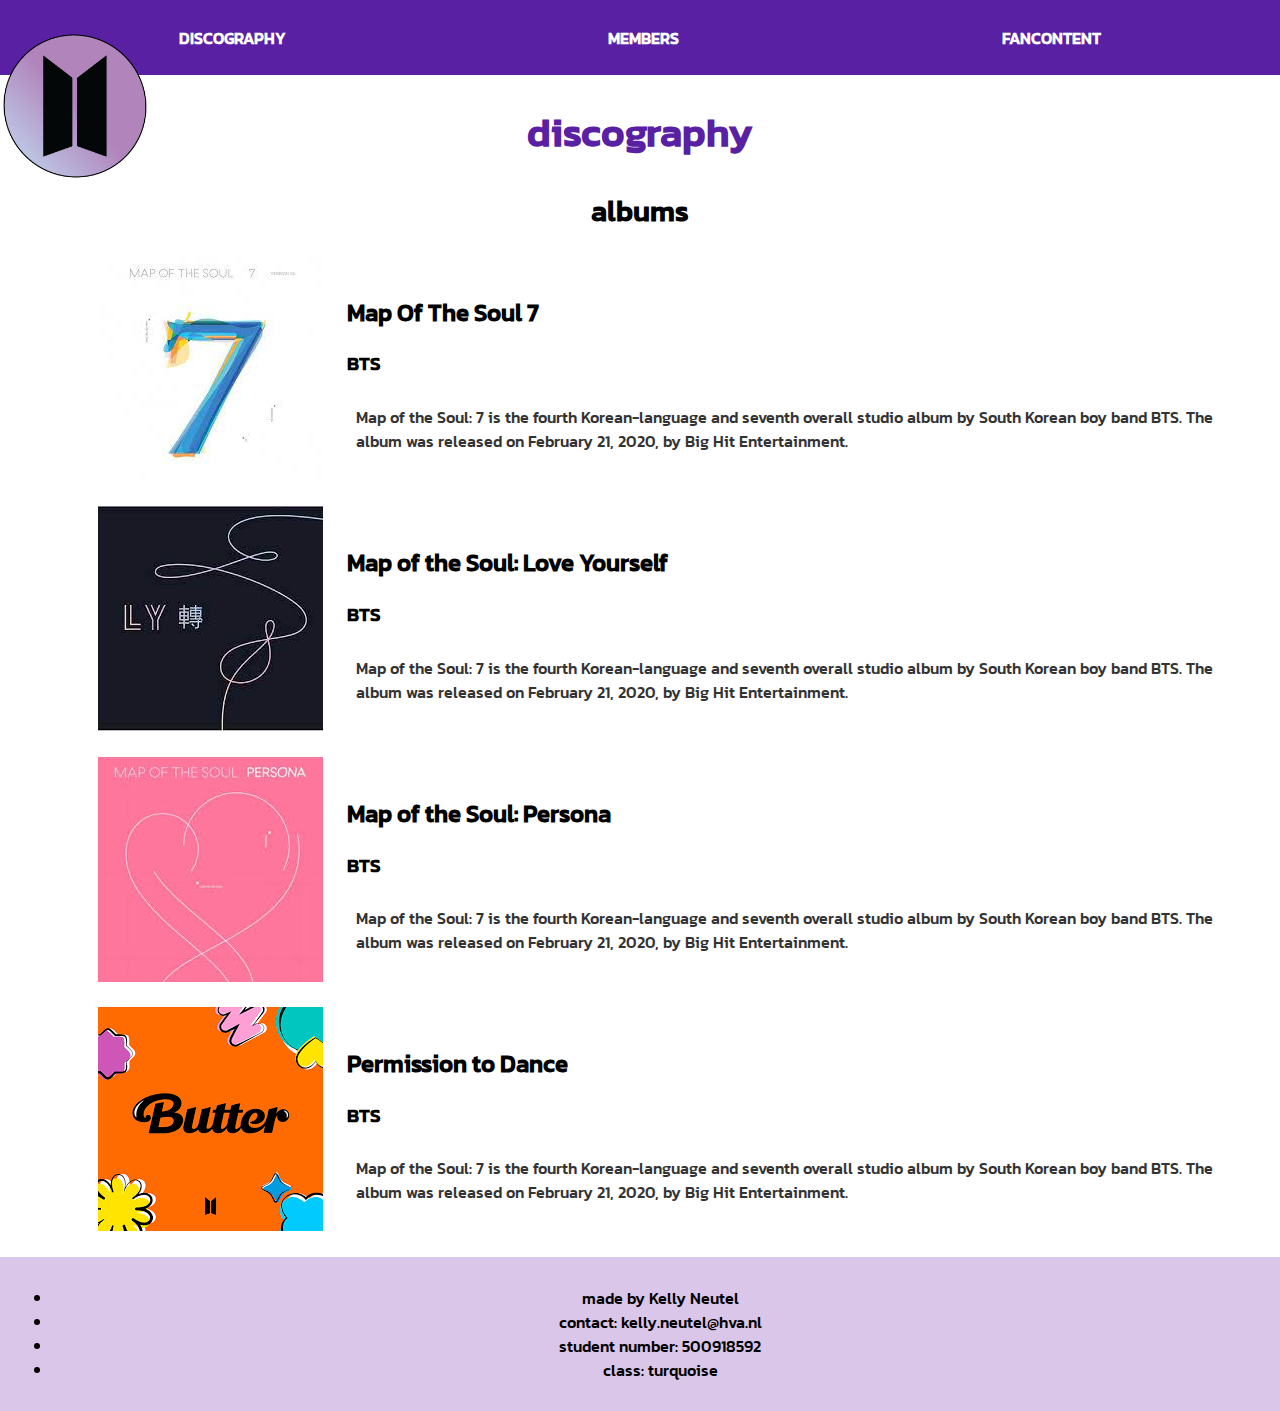
==== disco.html @ 43d99a5d "v1" ====
<!DOCTYPE html>
<html lang="en">
<head>
    <meta charset="UTF-8">
    <meta name="viewport" content="width=device-width, initial-scale=1.0">
    <title>BTS website</title>
    <link rel="stylesheet" href="style.css">
</head>
<body>
    <header>
        <nav>
            <ul>
                <li class="logo"><a href="index.html"><img src="pics/bangtanlogo-01.png" alt="BTS logo" width="150"></a></li>
                <li><a href="disco.html">DISCOGRAPHY</a></li>
                <li><a href="members.html">MEMBERS</a></li>
                <li><a href="fancontent.html">FANCONTENT</a></li>
            </ul>
      </nav>
    </header>
    <main>
        <h1>discography</h1>
       
        <h2 class="albums-header">albums</h2>

        <div class="album">
            <img src="pics/album-1.jpg" alt="mots 7 album">
            <div class="album-info">
                <h2>Map Of The Soul 7</h2>
                <h3>BTS</h3>
                <p>Map of the Soul: 7 is the fourth Korean-language and seventh overall studio album by South Korean boy band BTS. The album was released on February 21, 2020, by Big Hit Entertainment.</p>
            </div>
        </div>
        <div class="album">
            <img src="pics/album-2.jpg" alt="mots ly">
            <div class="album-info">
                <h2>Map of the Soul: Love Yourself</h2>
                <h3>BTS</h3>
                <p>Map of the Soul: 7 is the fourth Korean-language and seventh overall studio album by South Korean boy band BTS. The album was released on February 21, 2020, by Big Hit Entertainment.</p>
            </div>
        </div>
        <div class="album">
            <img src="pics/album-3.jpg" alt="mots persona">
            <div class="album-info">
                <h2>Map of the Soul: Persona</h2>
                <h3>BTS</h3>
                <p>Map of the Soul: 7 is the fourth Korean-language and seventh overall studio album by South Korean boy band BTS. The album was released on February 21, 2020, by Big Hit Entertainment. </p>
            </div>
        </div>
        <div class="album">
            <img src="pics/album-4.png" alt="buttet">
            <div class="album-info">
                <h2>Permission to Dance</h2>
                <h3>BTS</h3>
                <p>Map of the Soul: 7 is the fourth Korean-language and seventh overall studio album by South Korean boy band BTS. The album was released on February 21, 2020, by Big Hit Entertainment.</p>
            </div>
        </div>
    </main>
  <footer>
            <ul>
                <li>made by Kelly Neutel</li>
                <li>contact: kelly.neutel@hva.nl</li>
                <li>student number: 500918592</li>
                <li>class: turquoise</li>
            </ul>
        </footer>
</html>
---- style.css ----
/* General styles */
body, p {
    margin: 0;
    padding: 0;
    font-family: kanit;
}

/* Header styles */
header {
    background-color: #5920A4;
}

/* Navigation menu with flex layout */
nav ul {
    display: flex;
    justify-content: space-around;
    list-style-type: none;
    gap: 1em;
    padding: 2%; 
    margin: 0;
}

/* Navigation menu links */
nav ul li a {
    text-decoration: none;
    color: #FFFFFF;
    font-weight: bold;
}

/* Changes the color to lilac when hovering over the menu link */
nav ul li a:hover {
    color: #dcb6e1; 
}


.logo {
    position: absolute;
    left: 0;
    top: 0;
    z-index: 2;
}

.logo img {
    transition: transform 0.3s; 
}
 
/* Scale up the image */
.logo img:hover {
    transform: scale(1.1); 
}

/* main heading styling index.html */
h1 {
    color: #5920A4;
    text-align: center;
    font-size: 2.5em; 
}

/* margin around the main section index.html */
main section {
    margin: 2%; 
}

/* styling for h2 elements within the main section index.html */
main section h2 {
    color: #5920A4;
}

/* Footer styles index.html */
footer {
    text-align: center;
    background-color: #dac6e9;
    padding: 1%; 
}

/* Paragraph styles index.html */
p {
    color: #333;
    padding: 1%; 
}

/* Paragraph styles index.html */
.p-wrapper p {
    color: #333;
    padding: 3%;
}

/* Wrapper styles index.html */
.wrapper {
    max-width: 800px;
    margin: 0 auto;
    background-color: #F5F5F5;
    padding: 2%; 
}

/* Member card styles members.html */
.member {
    display: flex;
    align-items: center;
    margin-bottom: 2%; 
}

/* Member card styles members.html */
.album {
    display: flex;
    align-items: center;
    margin-bottom: 2%; 
    margin-left: 3%;
    margin-right: 4%;
}

.member img {
    max-width: 20%; 
    max-height: 20%; 
    border-radius: 50%;
    margin-right: 2%; 
    margin-left: 5%; 
}

.album img {
    max-width: 20%; 
    max-height: 20%; 
    margin-right: 2%; 
    margin-left: 5%; 
}

/* Styling for the member information section with flex layout */
.member-info {
    flex: 1;
}

/* Styling for the member information section with flex layout */
.album-info {
    flex: 1;
}

/* Profile header style (member profiles) members.html */
.profile-header {
    font-size: 1.8em;
    text-align: center;
}

/* Profile header style (member profiles) members.html */
.albums-header {
    font-size: 1.8em;
    text-align: center;
}

@font-face {
    font-family: kanit;
    src: url(kanit/Kanit-Medium.ttf);
    font-weight: normal;
    font-style: normal;
}
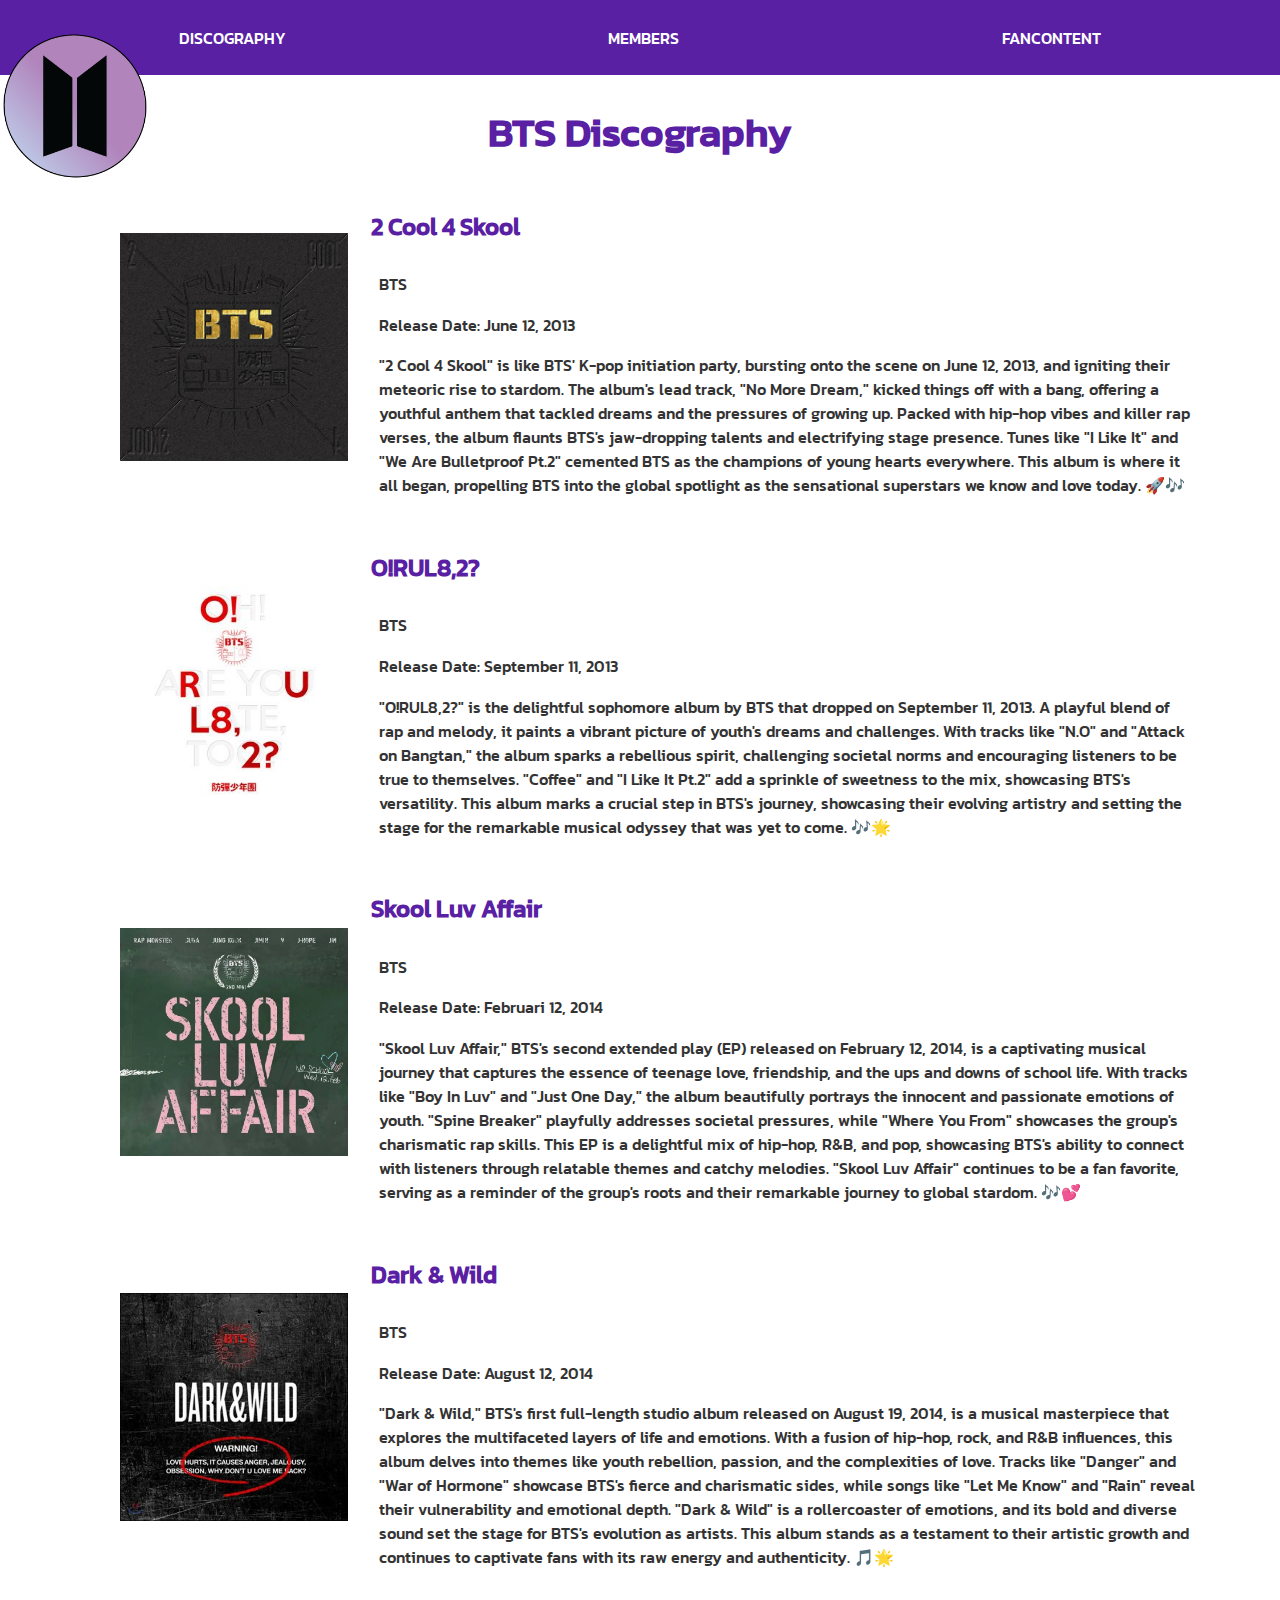
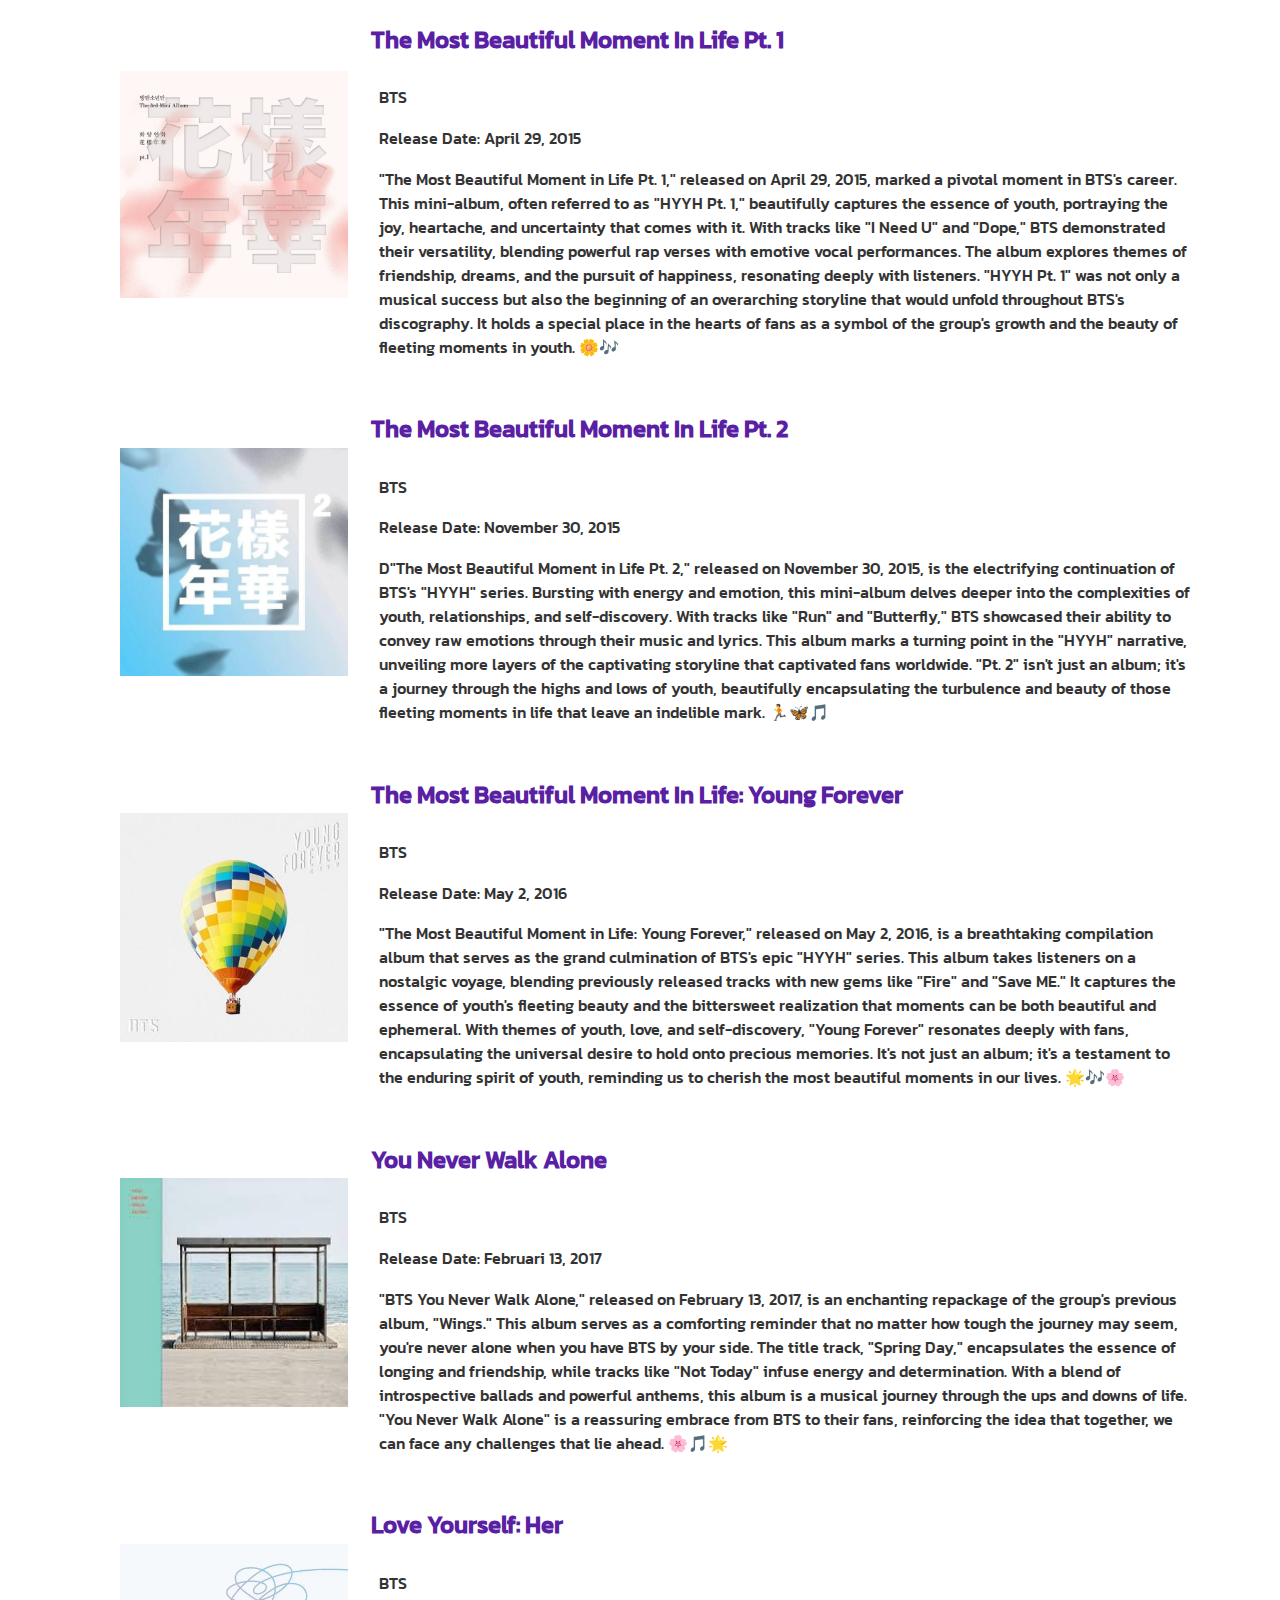
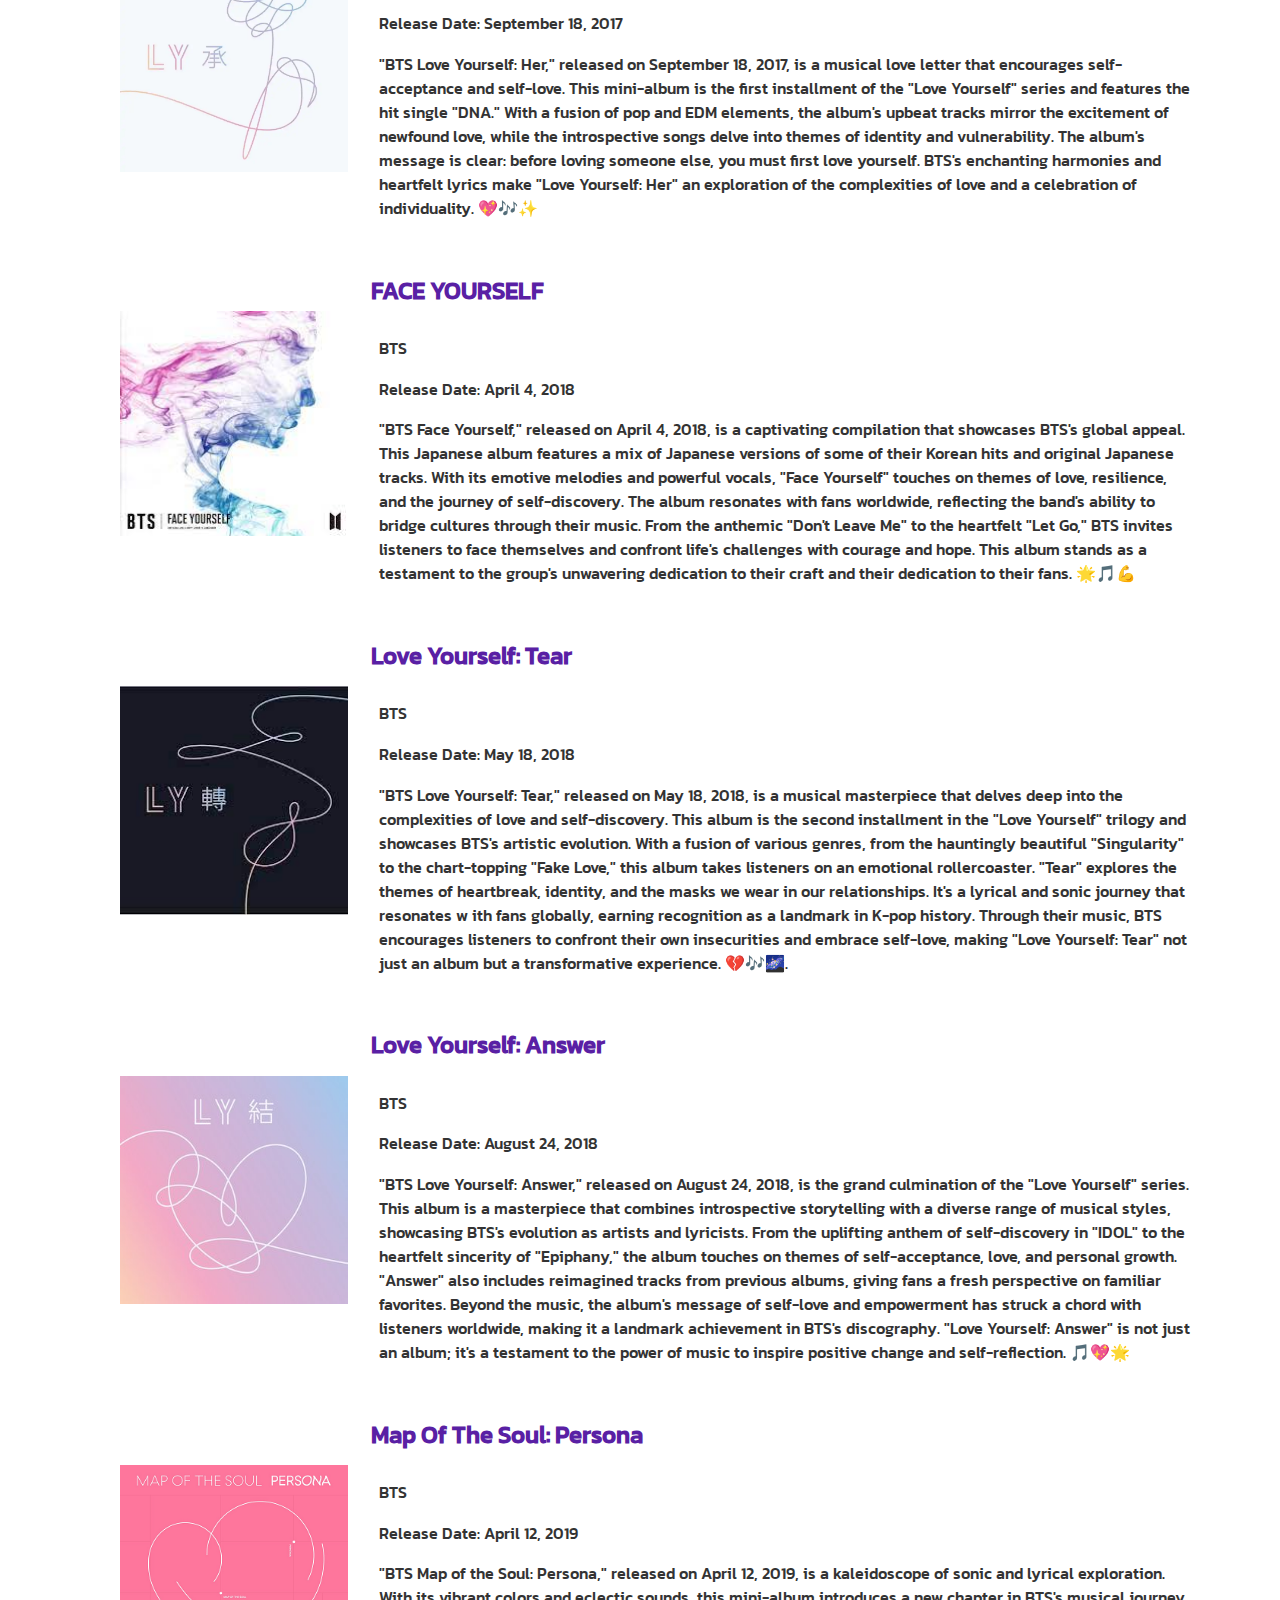
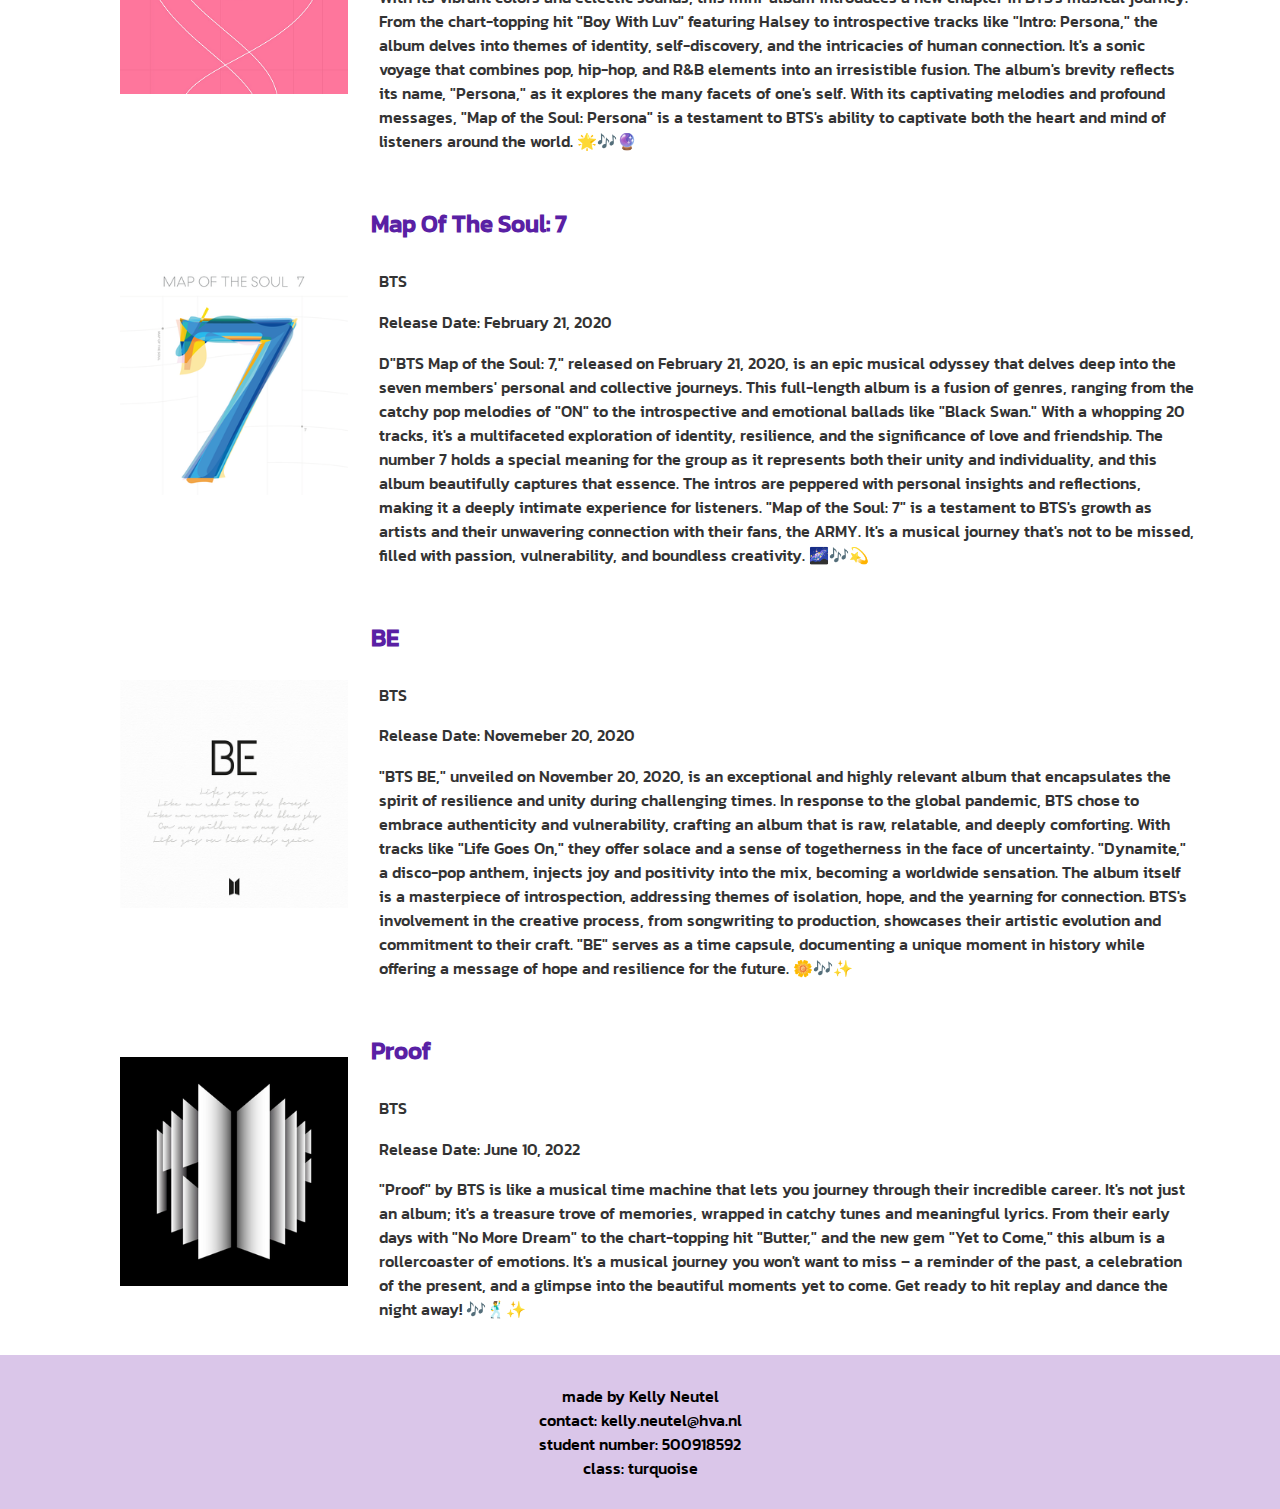
==== commit 0e5fbffd: "v3" ====
--- a/disco.html
+++ b/disco.html
@@ -3,7 +3,7 @@
 <head>
     <meta charset="UTF-8">
     <meta name="viewport" content="width=device-width, initial-scale=1.0">
-    <title>BTS website</title>
+    <title>BTS Discography</title>
     <link rel="stylesheet" href="style.css">
 </head>
 <body>
@@ -15,52 +15,231 @@
                 <li><a href="members.html">MEMBERS</a></li>
                 <li><a href="fancontent.html">FANCONTENT</a></li>
             </ul>
-      </nav>
+        </nav>
     </header>
     <main>
-        <h1>discography</h1>
-       
-        <h2 class="albums-header">albums</h2>
+        <h1>BTS Discography</h1>
+        <section class="album-list">
+            <article class="album">
+                <img src="pics/coolskool.jpg" alt="Album Cover 1" width="500">
+                <div class="album-info">
+                    <h2>2 Cool 4 Skool</h2>
+                    <p>BTS</p>
+                    <p>Release Date: June 12, 2013</p>
+                    <p>"2 Cool 4 Skool" is like BTS' K-pop initiation party, bursting onto the scene on June 12, 2013, and igniting their meteoric 
+                        rise to stardom. The album's lead track, "No More Dream," kicked things off with a bang, offering a youthful anthem that 
+                        tackled dreams and the pressures of growing up. Packed with hip-hop vibes and killer rap verses, the album flaunts BTS's 
+                        jaw-dropping talents and electrifying stage presence. Tunes like "I Like It" and "We Are Bulletproof Pt.2" cemented BTS as 
+                        the champions of young hearts everywhere. This album is where it all began, propelling BTS into the global spotlight as the 
+                        sensational superstars we know and love today. 🚀🎶</p>
+                </div>
+            </article>
+            <article class="album">
+                <img src="pics/latetoo.jpg" alt="Album Cover 2" width="500">
+                <div class="album-info">
+                    <h2>O!RUL8,2? </h2>
+                    <p>BTS</p>
+                    <p>Release Date: September 11, 2013</p>
+                    <p>"O!RUL8,2?" is the delightful sophomore album by BTS that dropped on September 11, 2013. A playful blend of rap and melody, it 
+                        paints a vibrant picture of youth's dreams and challenges. With tracks like "N.O" and "Attack on Bangtan," the album sparks a 
+                        rebellious spirit, challenging societal norms and encouraging listeners to be true to themselves. "Coffee" and "I Like It Pt.2"
+                        add a sprinkle of sweetness to the mix, showcasing BTS's versatility. This album marks a crucial step in BTS's journey, showcasing 
+                        their evolving artistry and setting the stage for the remarkable musical odyssey that was yet to come. 🎶🌟</p>
+                </div>
+            </article>
+            <article class="album">
+                <img src="pics/luvaffair.webp" alt="Album Cover 3">
+                <div class="album-info">
+                    <h2>Skool Luv Affair</h2>
+                    <p>BTS</p>
+                    <p>Release Date: Februari 12, 2014</p>
+                    <p>"Skool Luv Affair," BTS's second extended play (EP) released on February 12, 2014, is a captivating musical journey that captures the 
+                        essence of teenage love, friendship, and the ups and downs of school life. With tracks like "Boy In Luv" and "Just One Day," the album 
+                        beautifully portrays the innocent and passionate emotions of youth. "Spine Breaker" playfully addresses societal pressures, while 
+                        "Where You From" showcases the group's charismatic rap skills. This EP is a delightful mix of hip-hop, R&B, and pop, showcasing BTS's ability 
+                        to connect with listeners through relatable themes and catchy melodies. "Skool Luv Affair" continues to be a fan favorite, serving as a reminder 
+                        of the group's roots and their remarkable journey to global stardom. 🎶💕</p>
+                </div>
+            </article>
+            <article class="album">
+                <img src="pics/darkwild.webp" alt="Album Cover 4">
+                <div class="album-info">
+                    <h2>Dark & Wild</h2>
+                    <p>BTS</p>
+                    <p>Release Date: August 12, 2014</p>
+                    <p>"Dark & Wild," BTS's first full-length studio album released on August 19, 2014, is a musical masterpiece that explores the multifaceted layers of life and 
+                        emotions. With a fusion of hip-hop, rock, and R&B influences, this album delves into themes like youth rebellion, passion, and the complexities of love. 
+                        Tracks like "Danger" and "War of Hormone" showcase BTS's fierce and charismatic sides, while songs like "Let Me Know" and "Rain" reveal their vulnerability 
+                        and emotional depth. "Dark & Wild" is a rollercoaster of emotions, and its bold and diverse sound set the stage for BTS's evolution as artists. This album 
+                        stands as a testament to their artistic growth and continues to captivate fans with its raw energy and authenticity. 🎵🌟</p>
+                </div>
+            </article>
+            <article class="album">
+                <img src="pics/hyyhone.jpg" alt="Album Cover 5">
+                <div class="album-info">
+                    <h2>The Most Beautiful Moment In Life Pt. 1</h2>
+                    <p>BTS</p>
+                    <p>Release Date: April 29, 2015</p>
+                    <p>"The Most Beautiful Moment in Life Pt. 1," released on April 29, 2015, marked a pivotal moment in BTS's career. This mini-album, often referred to as "HYYH Pt. 1," 
+                        beautifully captures the essence of youth, portraying the joy, heartache, and uncertainty that comes with it. With tracks like "I Need U" and "Dope," BTS 
+                        demonstrated their versatility, blending powerful rap verses with emotive vocal performances. The album explores themes of friendship, dreams, and the pursuit of 
+                        happiness, resonating deeply with listeners. "HYYH Pt. 1" was not only a musical success but also the beginning of an overarching storyline that would unfold 
+                        throughout BTS's discography. It holds a special place in the hearts of fans as a symbol of the group's growth and the beauty of fleeting moments in youth. 🌼🎶</p>
+                </div>
+            </article>
+            <article class="album">
+                <img src="pics/hyyhtwo.webp" alt="Album Cover 6">
+                <div class="album-info">
+                    <h2>The Most Beautiful Moment In Life Pt. 2</h2>
+                    <p>BTS</p>
+                    <p>Release Date: November 30, 2015</p>
+                    <p>D"The Most Beautiful Moment in Life Pt. 2," released on November 30, 2015, is the electrifying continuation of BTS's "HYYH" series. Bursting with energy and emotion, 
+                        this mini-album delves deeper into the complexities of youth, relationships, and self-discovery. With tracks like "Run" and "Butterfly," BTS showcased their ability to 
+                        convey raw emotions through their music and lyrics. This album marks a turning point in the "HYYH" narrative, unveiling more layers of the captivating storyline that 
+                        captivated fans worldwide. "Pt. 2" isn't just an album; it's a journey through the highs and lows of youth, beautifully encapsulating the turbulence and beauty of those 
+                        fleeting moments in life that leave an indelible mark. 🏃🦋🎵</p>
+                </div>
+            </article>
+            <article class="album">
+                <img src="pics/hyyhyoung.jpg" alt="Album Cover 7">
+                <div class="album-info">
+                    <h2>The Most Beautiful Moment In Life: Young Forever</h2>
+                    <p>BTS</p>
+                    <p>Release Date: May 2, 2016</p>
+                    <p>"The Most Beautiful Moment in Life: Young Forever," released on May 2, 2016, is a breathtaking compilation album that serves as the grand culmination of BTS's epic "HYYH" 
+                        series. This album takes listeners on a nostalgic voyage, blending previously released tracks with new gems like "Fire" and "Save ME." It captures the essence of youth's 
+                        fleeting beauty and the bittersweet realization that moments can be both beautiful and ephemeral. With themes of youth, love, and self-discovery, "Young Forever" resonates 
+                        deeply with fans, encapsulating the universal desire to hold onto precious memories. It's not just an album; it's a testament to the enduring spirit of youth, reminding us to 
+                        cherish the most beautiful moments in our lives. 🌟🎶🌸</p>
+                </div>
+            </article>
+            <article class="album">
+                <img src="pics/neverrwalk.jpg" alt="Album Cover 8" width="500">
+                <div class="album-info">
+                    <h2>You Never Walk Alone</h2>
+                    <p>BTS</p>
+                    <p>Release Date: Februari 13, 2017</p>
+                    <p>"BTS You Never Walk Alone," released on February 13, 2017, is an enchanting repackage of the group's previous album, "Wings." This album serves as a comforting reminder that no 
+                        matter how tough the journey may seem, you're never alone when you have BTS by your side. The title track, "Spring Day," encapsulates the essence of longing and friendship, while 
+                        tracks like "Not Today" infuse energy and determination. With a blend of introspective ballads and powerful anthems, this album is a musical journey through the ups and downs of 
+                        life. "You Never Walk Alone" is a reassuring embrace from BTS to their fans, reinforcing the idea that together, we can face any challenges that lie ahead. 🌸🎵🌟</p>
+                </div>
+            </article>
+            <article class="album">
+                <img src="pics/lyher.webp" alt="Album Cover 9">
+                <div class="album-info">
+                    <h2>Love Yourself: Her</h2>
+                    <p>BTS</p>
+                    <p>Release Date: September 18, 2017</p>
+                    <p>"BTS Love Yourself: Her," released on September 18, 2017, is a musical love letter that encourages self-acceptance and self-love. This mini-album is the first installment of the 
+                        "Love Yourself" series and features the hit single "DNA." With a fusion of pop and EDM elements, the album's upbeat tracks mirror the excitement of newfound love, while the introspective 
+                        songs delve into themes of identity and vulnerability. The album's message is clear: before loving someone else, you must first love yourself. BTS's enchanting harmonies and heartfelt 
+                        lyrics make "Love Yourself: Her" an exploration of the complexities of love and a celebration of individuality. 💖🎶✨</p>
+                </div>
+            </article>
+            <article class="album">
+                <img src="pics/faceyourself.jpg" alt="Album Cover 3" width="500">
+                <div class="album-info">
+                    <h2>FACE YOURSELF</h2>
+                    <p>BTS</p>
+                    <p>Release Date: April 4, 2018</p>
+                    <p>"BTS Face Yourself," released on April 4, 2018, is a captivating compilation that showcases BTS's global appeal. This Japanese album features a mix of Japanese versions of some of their 
+                        Korean hits and original Japanese tracks. With its emotive melodies and powerful vocals, "Face Yourself" touches on themes of love, resilience, and the journey of self-discovery. The album 
+                        resonates with fans worldwide, reflecting the band's ability to bridge cultures through their music. From the anthemic "Don't Leave Me" to the heartfelt "Let Go," BTS invites listeners to 
+                        face themselves and confront life's challenges with courage and hope. This album stands as a testament to the group's unwavering dedication to their craft and their dedication 
+                        to their fans. 🌟🎵💪</p>
+                </div>
+            </article>
+            <article class="album">
+                <img src="pics/lytear.jpg" alt="Album Cover 4" width="500">
+                <div class="album-info">
+                    <h2>Love Yourself: Tear</h2>
+                    <p>BTS</p>
+                    <p>Release Date: May 18, 2018</p>
+                    <p>"BTS Love Yourself: Tear," released on May 18, 2018, is a musical masterpiece that delves deep into the complexities of love and self-discovery. This album is the second installment in the 
+                        "Love Yourself" trilogy and showcases BTS's artistic evolution. With a fusion of various genres, from the hauntingly beautiful "Singularity" to the chart-topping "Fake Love," this album 
+                        takes listeners on an emotional rollercoaster. "Tear" explores the themes of heartbreak, identity, and the masks we wear in our relationships. It's a lyrical and sonic journey that resonates w
+                        ith fans globally, earning recognition as a landmark in K-pop history. Through their music, BTS encourages listeners to confront their own insecurities and embrace self-love, making 
+                        "Love Yourself: Tear" not just an album but a transformative experience. 💔🎶🌌.</p>
+                </div>
+            </article>
+            <article class="album">
+                <img src="pics/lyanswer.jpg" alt="Album Cover 5">
+                <div class="album-info">
+                    <h2>Love Yourself: Answer</h2>
+                    <p>BTS</p>
+                    <p>Release Date: August 24, 2018</p>
+                    <p>"BTS Love Yourself: Answer," released on August 24, 2018, is the grand culmination of the "Love Yourself" series. This album is a masterpiece that combines introspective storytelling with a 
+                        diverse range of musical styles, showcasing BTS's evolution as artists and lyricists. From the uplifting anthem of self-discovery in "IDOL" to the heartfelt sincerity of "Epiphany," the album 
+                        touches on themes of self-acceptance, love, and personal growth. "Answer" also includes reimagined tracks from previous albums, giving fans a fresh perspective on familiar favorites. Beyond 
+                        the music, the album's message of self-love and empowerment has struck a chord with listeners worldwide, making it a landmark achievement in BTS's discography. "Love Yourself: Answer" is not 
+                        just an album; it's a testament to the power of music to inspire positive change and self-reflection. 🎵💖🌟</p>
+                </div>
+            </article>
+            <article class="album">
+                <img src="pics/motspersona.png" alt="Album Cover 6">
+                <div class="album-info">
+                    <h2>Map Of The Soul: Persona</h2>
+                    <p>BTS</p>
+                    <p>Release Date: April 12, 2019</p>
+                    <p>"BTS Map of the Soul: Persona," released on April 12, 2019, is a kaleidoscope of sonic and lyrical exploration. With its vibrant colors and eclectic sounds, this mini-album introduces a new chapter 
+                        in BTS's musical journey. From the chart-topping hit "Boy With Luv" featuring Halsey to introspective tracks like "Intro: Persona," the album delves into themes of identity, self-discovery, and the 
+                        intricacies of human connection. It's a sonic voyage that combines pop, hip-hop, and R&B elements into an irresistible fusion. The album's brevity reflects its name, "Persona," as it explores the many 
+                        facets of one's self. With its captivating melodies and profound messages, "Map of the Soul: Persona" is a testament to BTS's ability to captivate both the heart and mind of listeners around the 
+                        world. 🌟🎶🔮</p>
+                </div>
+            </article>
+            <article class="album">
+                <img src="pics/motsseven.png" alt="Album Cover 7" width="500">
+                <div class="album-info">
+                    <h2>Map Of The Soul: 7</h2>
+                    <p>BTS</p>
+                    <p>Release Date: February 21, 2020</p>
+                    <p>D"BTS Map of the Soul: 7," released on February 21, 2020, is an epic musical odyssey that delves deep into the seven members' personal and collective journeys. This full-length album is a fusion 
+                        of genres, ranging from the catchy pop melodies of "ON" to the introspective and emotional ballads like "Black Swan." With a whopping 20 tracks, it's a multifaceted exploration of identity, resilience, 
+                        and the significance of love and friendship. The number 7 holds a special meaning for the group as it represents both their unity and individuality, and this album beautifully captures that essence. 
+                        The intros are peppered with personal insights and reflections, making it a deeply intimate experience for listeners. "Map of the Soul: 7" is a testament to BTS's growth as artists and their unwavering 
+                        connection with their fans, the ARMY. It's a musical journey that's not to be missed, filled with passion, vulnerability, and boundless creativity. 🌌🎶💫</p>
+                </div>
+            </article>
+            <article class="album">
+                <img src="pics/albumbe.jpg" alt="Album Cover 8" width=>
+                <div class="album-info">
+                    <h2>BE</h2>
+                    <p>BTS</p>
+                    <p>Release Date: Novemeber 20, 2020</p>
+                    <p>"BTS BE," unveiled on November 20, 2020, is an exceptional and highly relevant album that encapsulates the spirit of resilience and unity during challenging times. In response to the global pandemic, 
+                        BTS chose to embrace authenticity and vulnerability, crafting an album that is raw, relatable, and deeply comforting. With tracks like "Life Goes On," they offer solace and a sense of togetherness in the 
+                        face of uncertainty. "Dynamite," a disco-pop anthem, injects joy and positivity into the mix, becoming a worldwide sensation. The album itself is a masterpiece of introspection, addressing themes of isolation, 
+                        hope, and the yearning for connection. BTS's involvement in the creative process, from songwriting to production, showcases their artistic evolution and commitment to their craft. "BE" serves as a time capsule,
+                         documenting a unique moment in history while offering a message of hope and resilience for the future. 🌼🎶✨</p>
+                </div>
+            </article>
+            <article class="album">
+                <img src="pics/proof.jpg" alt="Album Cover 9">
+                <div class="album-info">
+                    <h2>Proof</h2>
+                    <p>BTS</p>
+                    <p>Release Date: June 10, 2022</p>
+                    <p>
+                        "Proof" by BTS is like a musical time machine that lets you journey through their incredible career. It's not just an album; it's a treasure trove of memories, wrapped in catchy tunes and 
+                        meaningful lyrics. From their early days with "No More Dream" to the chart-topping hit "Butter," and the new gem "Yet to Come," this album is a rollercoaster of emotions. It's a musical 
+                        journey you won't want to miss – a reminder of the past, a celebration of the present, and a glimpse into the beautiful moments yet to come. Get ready to hit replay and dance 
+                        the night away! 🎶🕺✨</p>
+                </div>
+            </article>
 
-        <div class="album">
-            <img src="pics/album-1.jpg" alt="mots 7 album">
-            <div class="album-info">
-                <h2>Map Of The Soul 7</h2>
-                <h3>BTS</h3>
-                <p>Map of the Soul: 7 is the fourth Korean-language and seventh overall studio album by South Korean boy band BTS. The album was released on February 21, 2020, by Big Hit Entertainment.</p>
-            </div>
-        </div>
-        <div class="album">
-            <img src="pics/album-2.jpg" alt="mots ly">
-            <div class="album-info">
-                <h2>Map of the Soul: Love Yourself</h2>
-                <h3>BTS</h3>
-                <p>Map of the Soul: 7 is the fourth Korean-language and seventh overall studio album by South Korean boy band BTS. The album was released on February 21, 2020, by Big Hit Entertainment.</p>
-            </div>
-        </div>
-        <div class="album">
-            <img src="pics/album-3.jpg" alt="mots persona">
-            <div class="album-info">
-                <h2>Map of the Soul: Persona</h2>
-                <h3>BTS</h3>
-                <p>Map of the Soul: 7 is the fourth Korean-language and seventh overall studio album by South Korean boy band BTS. The album was released on February 21, 2020, by Big Hit Entertainment. </p>
-            </div>
-        </div>
-        <div class="album">
-            <img src="pics/album-4.png" alt="buttet">
-            <div class="album-info">
-                <h2>Permission to Dance</h2>
-                <h3>BTS</h3>
-                <p>Map of the Soul: 7 is the fourth Korean-language and seventh overall studio album by South Korean boy band BTS. The album was released on February 21, 2020, by Big Hit Entertainment.</p>
-            </div>
-        </div>
+
+
+        </section>
     </main>
-  <footer>
-            <ul>
-                <li>made by Kelly Neutel</li>
-                <li>contact: kelly.neutel@hva.nl</li>
-                <li>student number: 500918592</li>
-                <li>class: turquoise</li>
-            </ul>
-        </footer>
-</html>+    <footer>
+        <ul>
+            <li>made by Kelly Neutel</li>
+            <li>contact: kelly.neutel@hva.nl</li>
+            <li>student number: 500918592</li>
+            <li>class: turquoise</li>
+        </ul>
+    </footer>
+</body>
+</html>
--- a/style.css
+++ b/style.css
@@ -24,7 +24,6 @@
 nav ul li a {
     text-decoration: none;
     color: #FFFFFF;
-    font-weight: bold;
 }
 
 /* Changes the color to lilac when hovering over the menu link */
@@ -54,6 +53,7 @@
     color: #5920A4;
     text-align: center;
     font-size: 2.5em; 
+    
 }
 
 /* margin around the main section index.html */
@@ -71,6 +71,12 @@
     text-align: center;
     background-color: #dac6e9;
     padding: 1%; 
+}
+
+/* To remove bullets from list items in the footer */
+footer ul {
+    list-style: none;
+    padding: 0; /* Optionally, remove default padding from the ul */
 }
 
 /* Paragraph styles index.html */
@@ -95,6 +101,7 @@
 
 /* Member card styles members.html */
 .member {
+    background-color: #ebe8ee;
     display: flex;
     align-items: center;
     margin-bottom: 2%; 
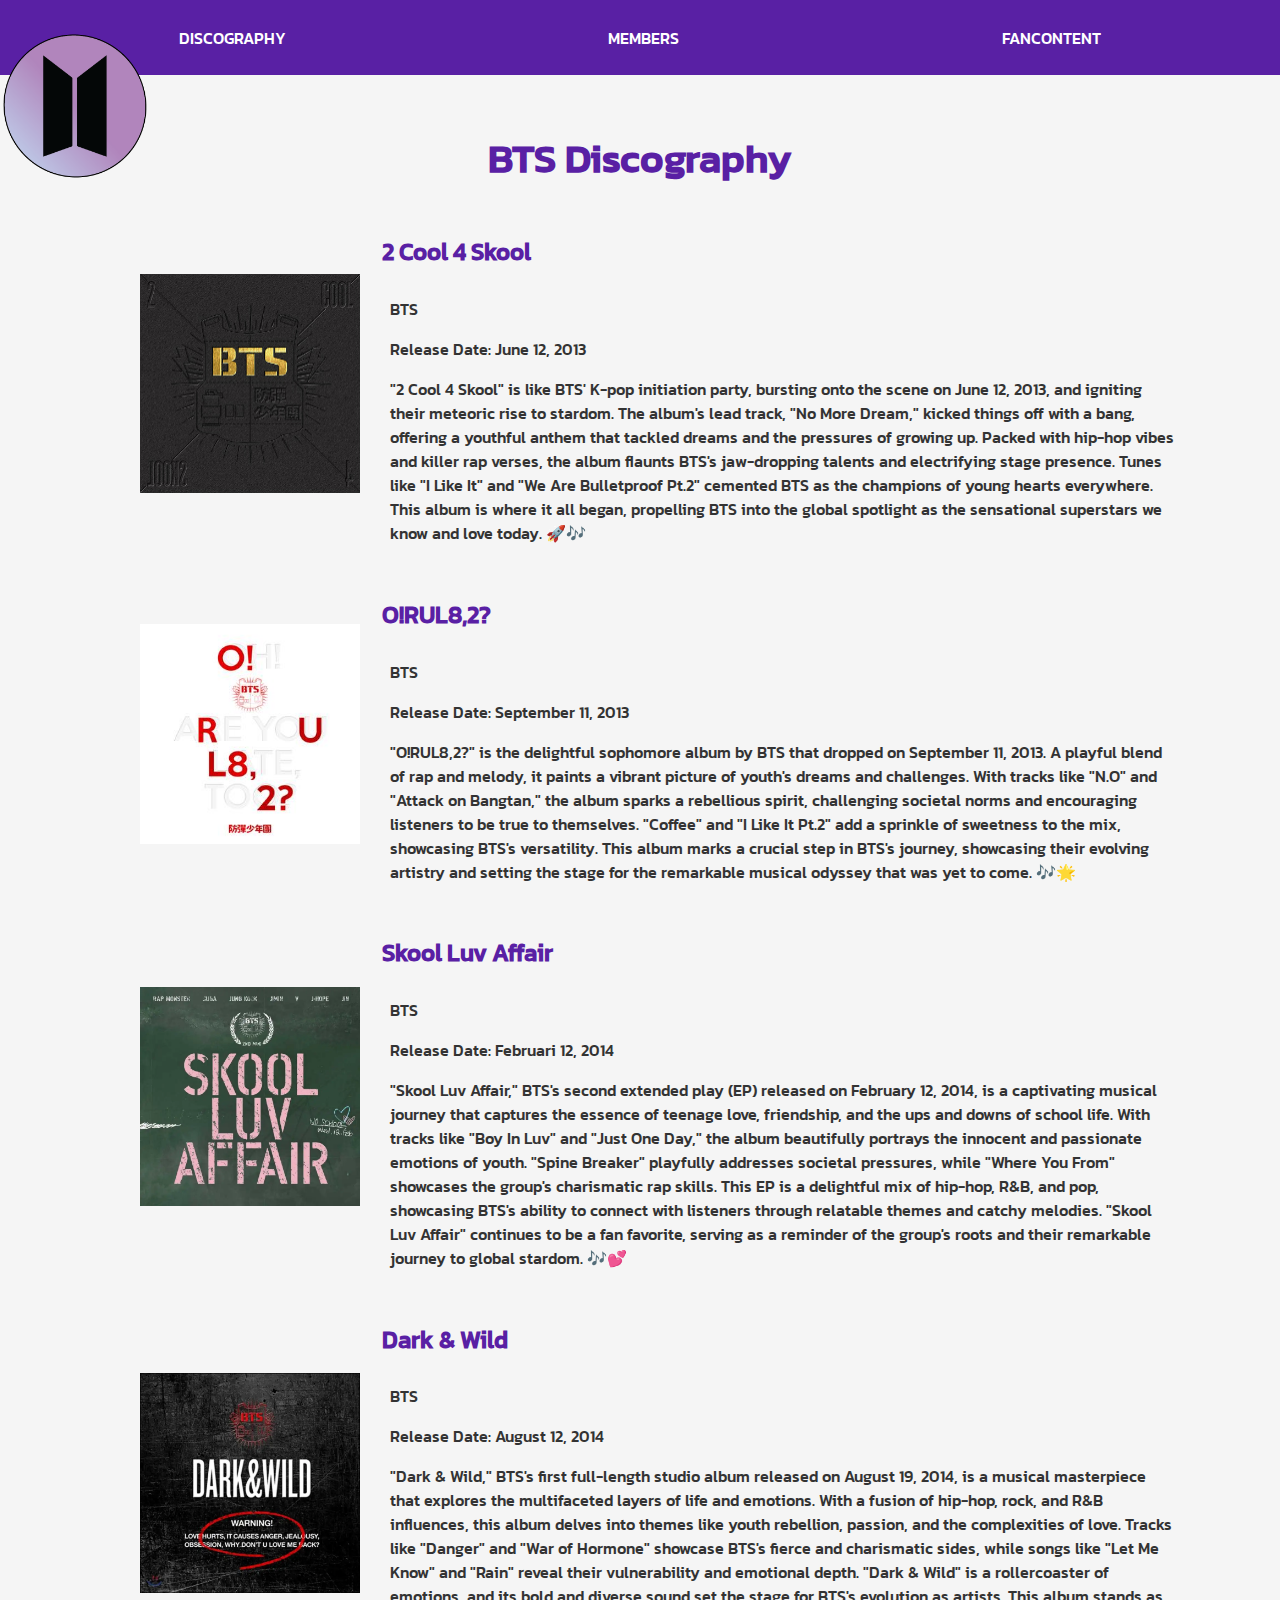
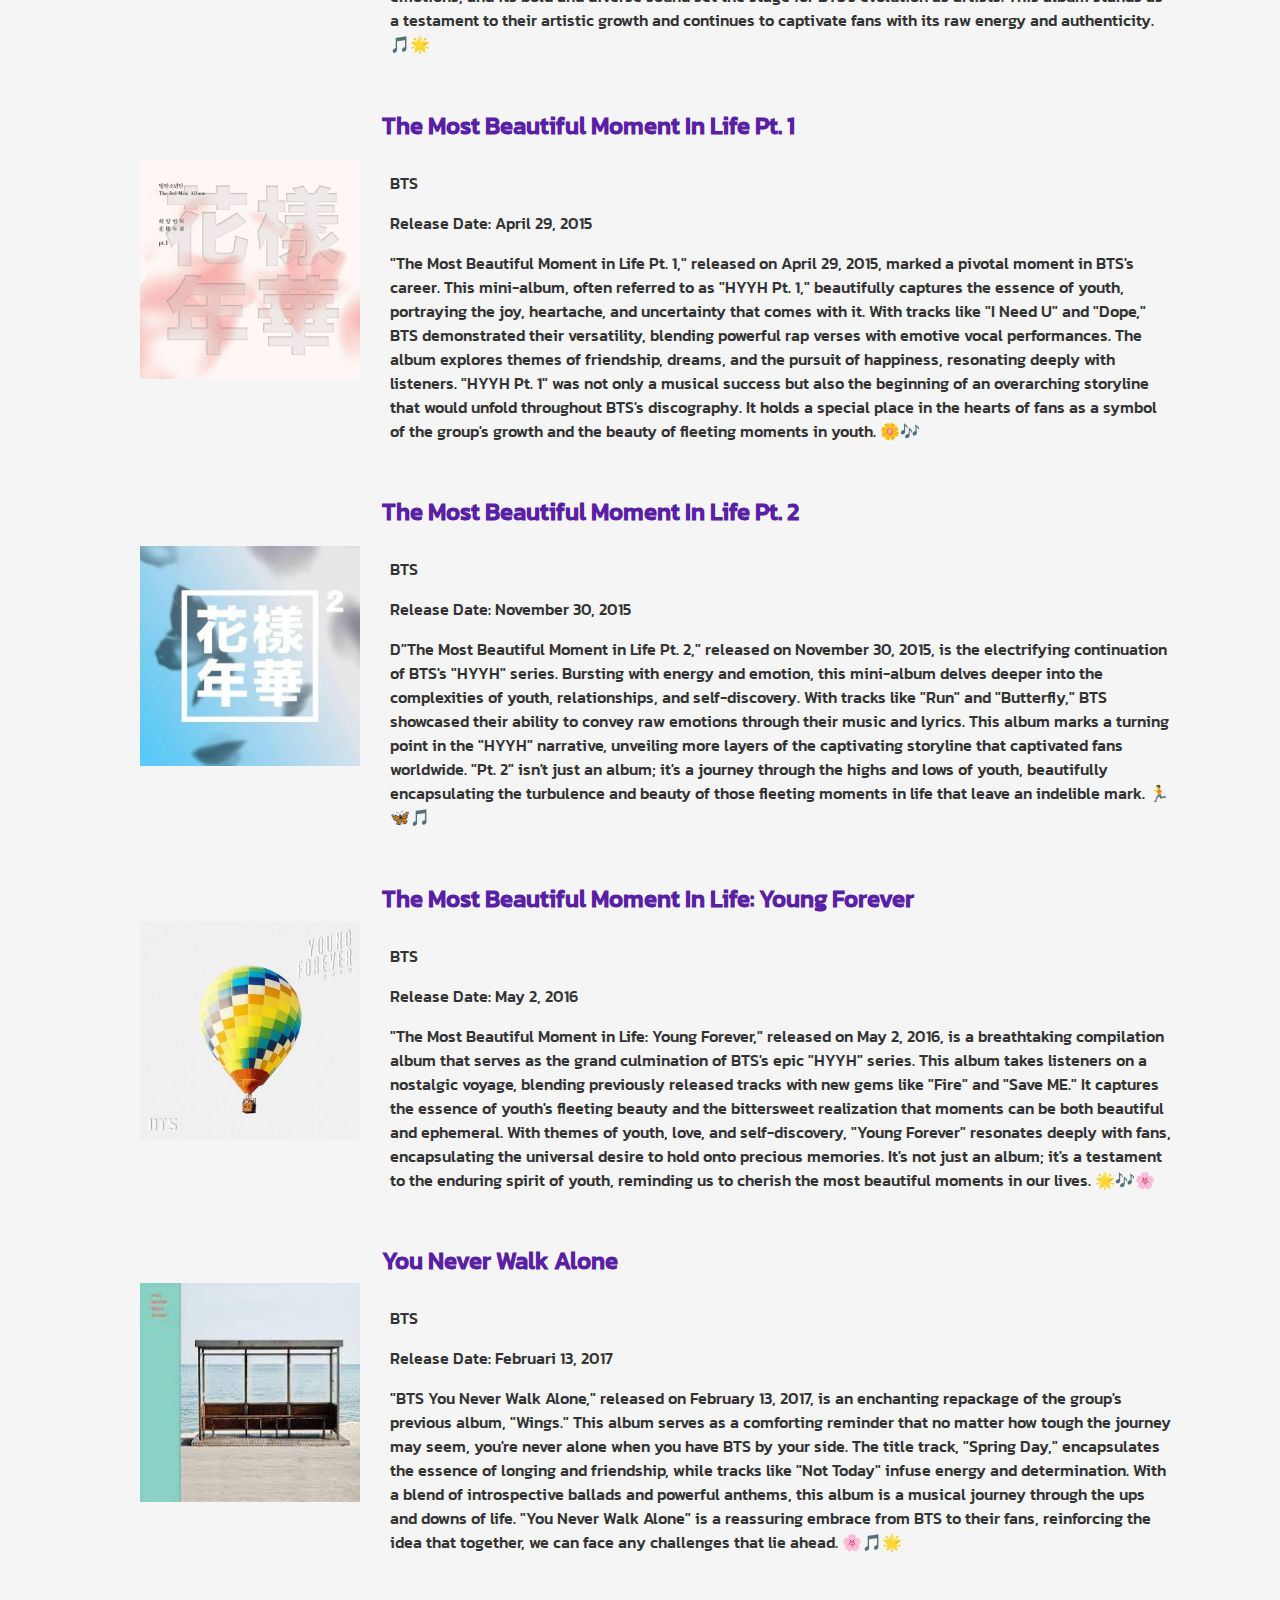
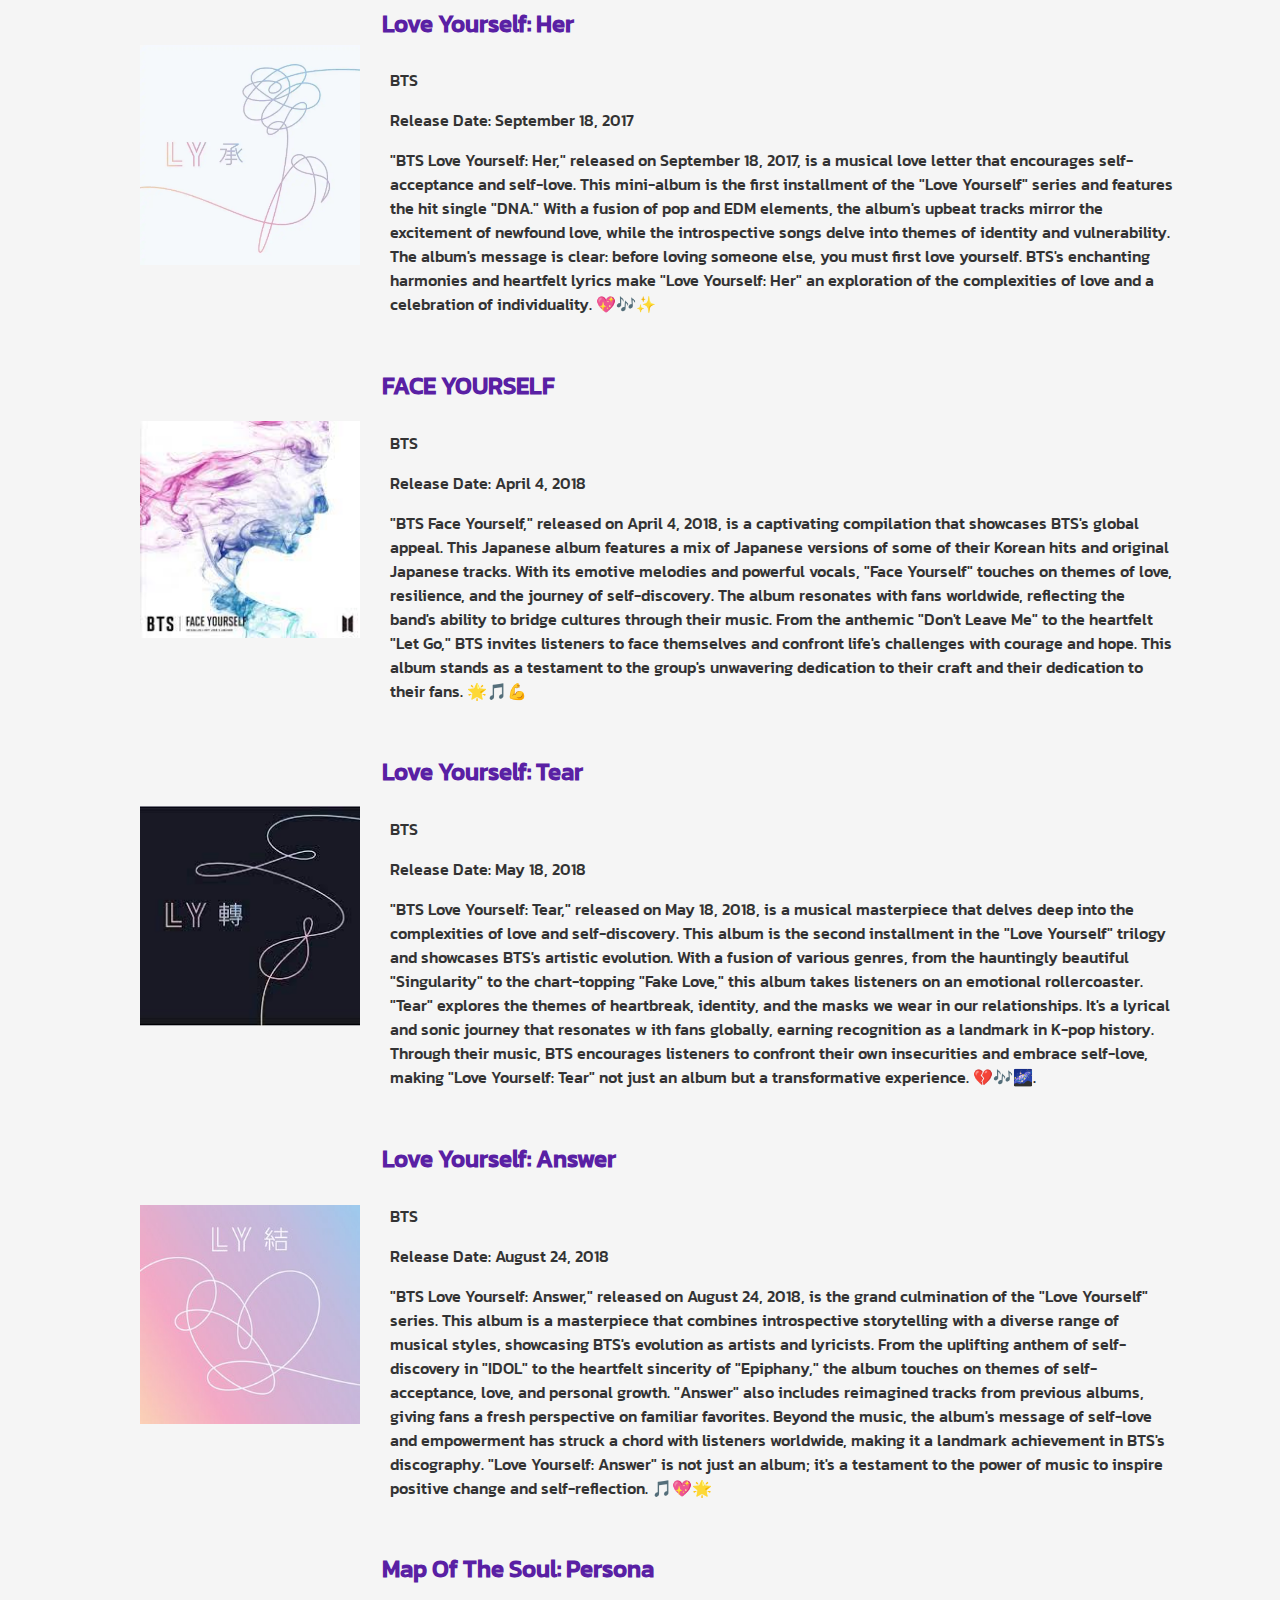
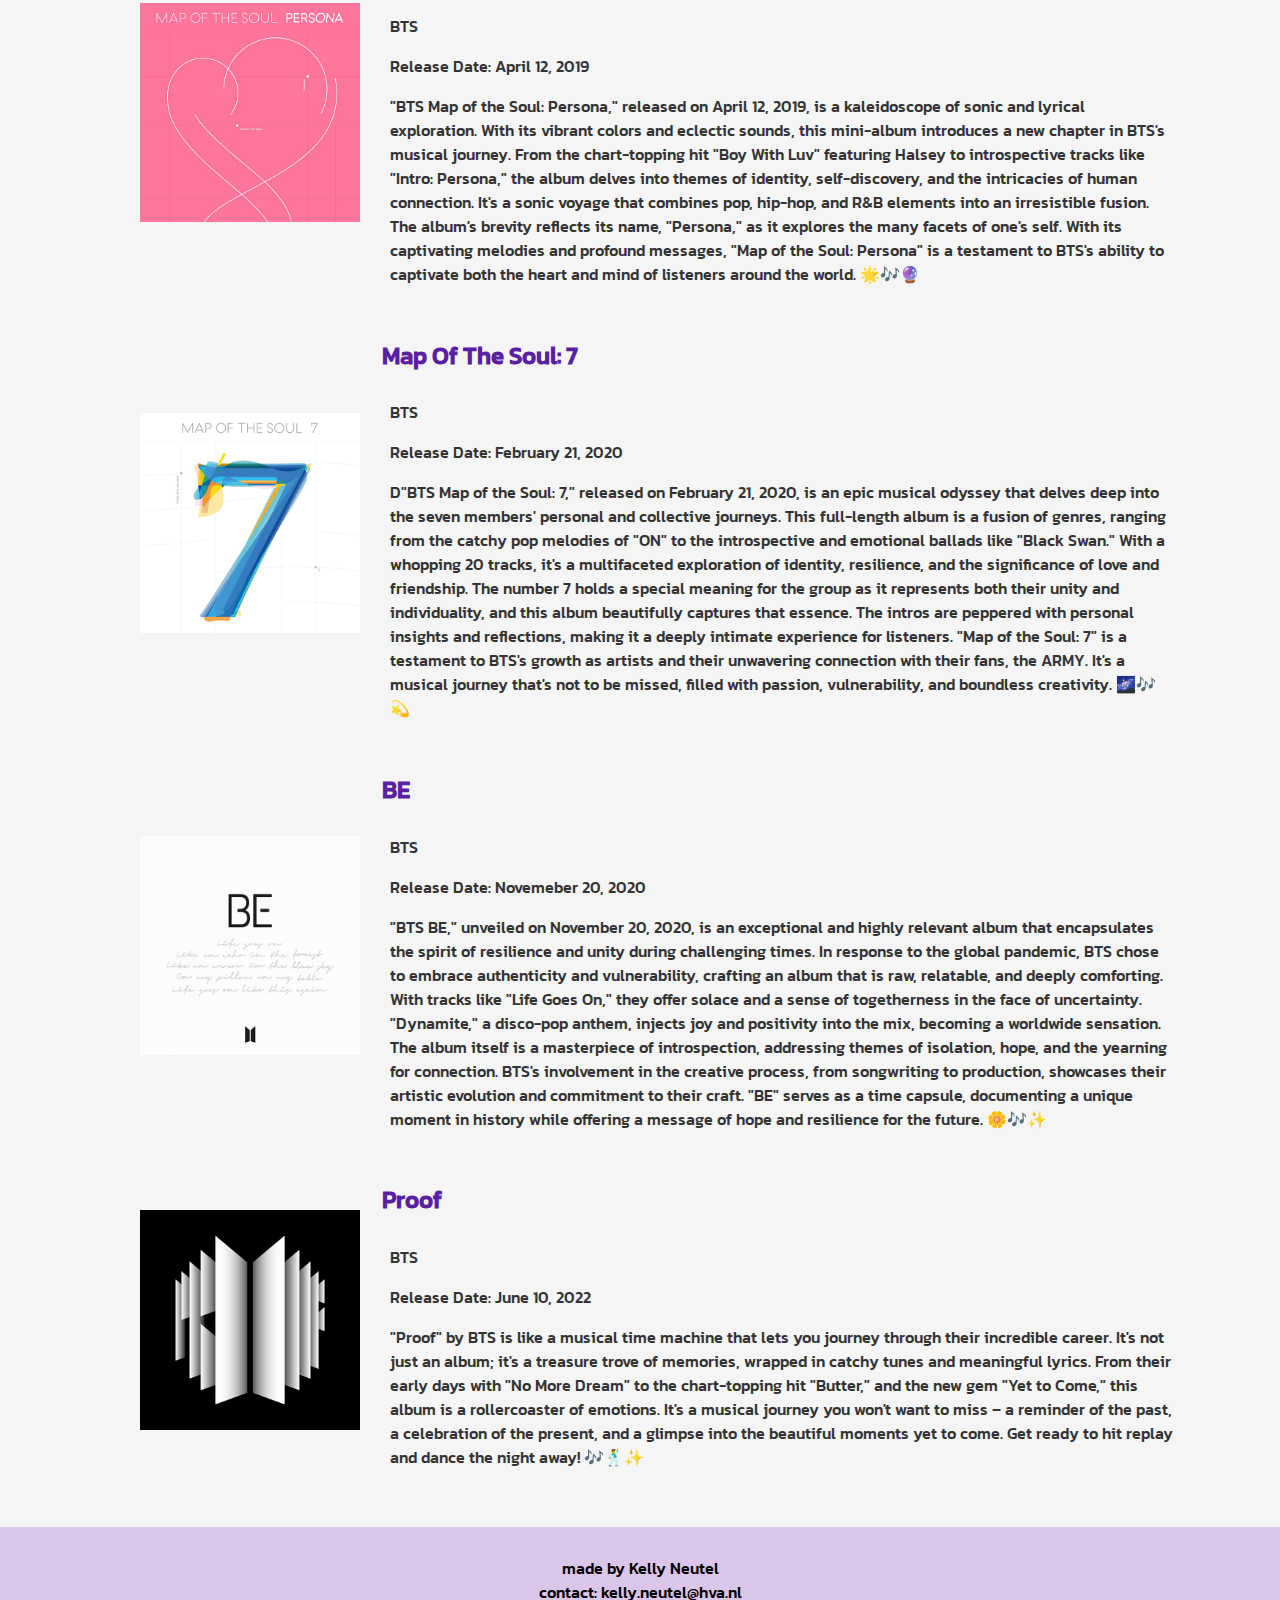
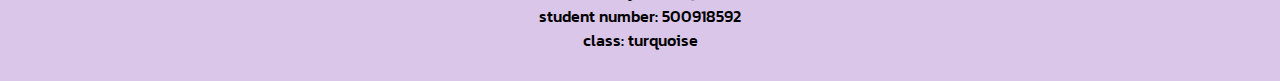
==== commit 28acc628: "vnew" ====
--- a/disco.html
+++ b/disco.html
@@ -1,245 +1,260 @@
 <!DOCTYPE html>
 <html lang="en">
-<head>
-    <meta charset="UTF-8">
-    <meta name="viewport" content="width=device-width, initial-scale=1.0">
-    <title>BTS Discography</title>
-    <link rel="stylesheet" href="style.css">
-</head>
-<body>
-    <header>
-        <nav>
+   <head>
+      <meta charset="UTF-8">
+      <meta name="viewport" content="width=device-width, initial-scale=1.0">
+      <title>BTS Discography</title>
+      <link rel="stylesheet" href="style.css">
+   </head>
+   <body>
+      <header>
+         <nav>
             <ul>
-                <li class="logo"><a href="index.html"><img src="pics/bangtanlogo-01.png" alt="BTS logo" width="150"></a></li>
-                <li><a href="disco.html">DISCOGRAPHY</a></li>
-                <li><a href="members.html">MEMBERS</a></li>
-                <li><a href="fancontent.html">FANCONTENT</a></li>
+               <li class="logo"><a href="index.html"><img src="pics/bangtanlogo-01.png" alt="BTS logo" width="150"></a></li>
+               <li><a href="disco.html">DISCOGRAPHY</a></li>
+               <li><a href="members.html">MEMBERS</a></li>
+               <li><a href="fancontent.html">FANCONTENT</a></li>
             </ul>
-        </nav>
-    </header>
-    <main>
-        <h1>BTS Discography</h1>
-        <section class="album-list">
-            <article class="album">
-                <img src="pics/coolskool.jpg" alt="Album Cover 1" width="500">
-                <div class="album-info">
-                    <h2>2 Cool 4 Skool</h2>
-                    <p>BTS</p>
-                    <p>Release Date: June 12, 2013</p>
-                    <p>"2 Cool 4 Skool" is like BTS' K-pop initiation party, bursting onto the scene on June 12, 2013, and igniting their meteoric 
-                        rise to stardom. The album's lead track, "No More Dream," kicked things off with a bang, offering a youthful anthem that 
-                        tackled dreams and the pressures of growing up. Packed with hip-hop vibes and killer rap verses, the album flaunts BTS's 
-                        jaw-dropping talents and electrifying stage presence. Tunes like "I Like It" and "We Are Bulletproof Pt.2" cemented BTS as 
-                        the champions of young hearts everywhere. This album is where it all began, propelling BTS into the global spotlight as the 
-                        sensational superstars we know and love today. 🚀🎶</p>
-                </div>
-            </article>
-            <article class="album">
-                <img src="pics/latetoo.jpg" alt="Album Cover 2" width="500">
-                <div class="album-info">
-                    <h2>O!RUL8,2? </h2>
-                    <p>BTS</p>
-                    <p>Release Date: September 11, 2013</p>
-                    <p>"O!RUL8,2?" is the delightful sophomore album by BTS that dropped on September 11, 2013. A playful blend of rap and melody, it 
-                        paints a vibrant picture of youth's dreams and challenges. With tracks like "N.O" and "Attack on Bangtan," the album sparks a 
-                        rebellious spirit, challenging societal norms and encouraging listeners to be true to themselves. "Coffee" and "I Like It Pt.2"
-                        add a sprinkle of sweetness to the mix, showcasing BTS's versatility. This album marks a crucial step in BTS's journey, showcasing 
-                        their evolving artistry and setting the stage for the remarkable musical odyssey that was yet to come. 🎶🌟</p>
-                </div>
-            </article>
-            <article class="album">
-                <img src="pics/luvaffair.webp" alt="Album Cover 3">
-                <div class="album-info">
-                    <h2>Skool Luv Affair</h2>
-                    <p>BTS</p>
-                    <p>Release Date: Februari 12, 2014</p>
-                    <p>"Skool Luv Affair," BTS's second extended play (EP) released on February 12, 2014, is a captivating musical journey that captures the 
-                        essence of teenage love, friendship, and the ups and downs of school life. With tracks like "Boy In Luv" and "Just One Day," the album 
-                        beautifully portrays the innocent and passionate emotions of youth. "Spine Breaker" playfully addresses societal pressures, while 
-                        "Where You From" showcases the group's charismatic rap skills. This EP is a delightful mix of hip-hop, R&B, and pop, showcasing BTS's ability 
-                        to connect with listeners through relatable themes and catchy melodies. "Skool Luv Affair" continues to be a fan favorite, serving as a reminder 
-                        of the group's roots and their remarkable journey to global stardom. 🎶💕</p>
-                </div>
-            </article>
-            <article class="album">
-                <img src="pics/darkwild.webp" alt="Album Cover 4">
-                <div class="album-info">
-                    <h2>Dark & Wild</h2>
-                    <p>BTS</p>
-                    <p>Release Date: August 12, 2014</p>
-                    <p>"Dark & Wild," BTS's first full-length studio album released on August 19, 2014, is a musical masterpiece that explores the multifaceted layers of life and 
-                        emotions. With a fusion of hip-hop, rock, and R&B influences, this album delves into themes like youth rebellion, passion, and the complexities of love. 
-                        Tracks like "Danger" and "War of Hormone" showcase BTS's fierce and charismatic sides, while songs like "Let Me Know" and "Rain" reveal their vulnerability 
-                        and emotional depth. "Dark & Wild" is a rollercoaster of emotions, and its bold and diverse sound set the stage for BTS's evolution as artists. This album 
-                        stands as a testament to their artistic growth and continues to captivate fans with its raw energy and authenticity. 🎵🌟</p>
-                </div>
-            </article>
-            <article class="album">
-                <img src="pics/hyyhone.jpg" alt="Album Cover 5">
-                <div class="album-info">
-                    <h2>The Most Beautiful Moment In Life Pt. 1</h2>
-                    <p>BTS</p>
-                    <p>Release Date: April 29, 2015</p>
-                    <p>"The Most Beautiful Moment in Life Pt. 1," released on April 29, 2015, marked a pivotal moment in BTS's career. This mini-album, often referred to as "HYYH Pt. 1," 
-                        beautifully captures the essence of youth, portraying the joy, heartache, and uncertainty that comes with it. With tracks like "I Need U" and "Dope," BTS 
-                        demonstrated their versatility, blending powerful rap verses with emotive vocal performances. The album explores themes of friendship, dreams, and the pursuit of 
-                        happiness, resonating deeply with listeners. "HYYH Pt. 1" was not only a musical success but also the beginning of an overarching storyline that would unfold 
-                        throughout BTS's discography. It holds a special place in the hearts of fans as a symbol of the group's growth and the beauty of fleeting moments in youth. 🌼🎶</p>
-                </div>
-            </article>
-            <article class="album">
-                <img src="pics/hyyhtwo.webp" alt="Album Cover 6">
-                <div class="album-info">
-                    <h2>The Most Beautiful Moment In Life Pt. 2</h2>
-                    <p>BTS</p>
-                    <p>Release Date: November 30, 2015</p>
-                    <p>D"The Most Beautiful Moment in Life Pt. 2," released on November 30, 2015, is the electrifying continuation of BTS's "HYYH" series. Bursting with energy and emotion, 
-                        this mini-album delves deeper into the complexities of youth, relationships, and self-discovery. With tracks like "Run" and "Butterfly," BTS showcased their ability to 
-                        convey raw emotions through their music and lyrics. This album marks a turning point in the "HYYH" narrative, unveiling more layers of the captivating storyline that 
-                        captivated fans worldwide. "Pt. 2" isn't just an album; it's a journey through the highs and lows of youth, beautifully encapsulating the turbulence and beauty of those 
-                        fleeting moments in life that leave an indelible mark. 🏃🦋🎵</p>
-                </div>
-            </article>
-            <article class="album">
-                <img src="pics/hyyhyoung.jpg" alt="Album Cover 7">
-                <div class="album-info">
-                    <h2>The Most Beautiful Moment In Life: Young Forever</h2>
-                    <p>BTS</p>
-                    <p>Release Date: May 2, 2016</p>
-                    <p>"The Most Beautiful Moment in Life: Young Forever," released on May 2, 2016, is a breathtaking compilation album that serves as the grand culmination of BTS's epic "HYYH" 
-                        series. This album takes listeners on a nostalgic voyage, blending previously released tracks with new gems like "Fire" and "Save ME." It captures the essence of youth's 
-                        fleeting beauty and the bittersweet realization that moments can be both beautiful and ephemeral. With themes of youth, love, and self-discovery, "Young Forever" resonates 
-                        deeply with fans, encapsulating the universal desire to hold onto precious memories. It's not just an album; it's a testament to the enduring spirit of youth, reminding us to 
-                        cherish the most beautiful moments in our lives. 🌟🎶🌸</p>
-                </div>
-            </article>
-            <article class="album">
-                <img src="pics/neverrwalk.jpg" alt="Album Cover 8" width="500">
-                <div class="album-info">
-                    <h2>You Never Walk Alone</h2>
-                    <p>BTS</p>
-                    <p>Release Date: Februari 13, 2017</p>
-                    <p>"BTS You Never Walk Alone," released on February 13, 2017, is an enchanting repackage of the group's previous album, "Wings." This album serves as a comforting reminder that no 
-                        matter how tough the journey may seem, you're never alone when you have BTS by your side. The title track, "Spring Day," encapsulates the essence of longing and friendship, while 
-                        tracks like "Not Today" infuse energy and determination. With a blend of introspective ballads and powerful anthems, this album is a musical journey through the ups and downs of 
-                        life. "You Never Walk Alone" is a reassuring embrace from BTS to their fans, reinforcing the idea that together, we can face any challenges that lie ahead. 🌸🎵🌟</p>
-                </div>
-            </article>
-            <article class="album">
-                <img src="pics/lyher.webp" alt="Album Cover 9">
-                <div class="album-info">
-                    <h2>Love Yourself: Her</h2>
-                    <p>BTS</p>
-                    <p>Release Date: September 18, 2017</p>
-                    <p>"BTS Love Yourself: Her," released on September 18, 2017, is a musical love letter that encourages self-acceptance and self-love. This mini-album is the first installment of the 
-                        "Love Yourself" series and features the hit single "DNA." With a fusion of pop and EDM elements, the album's upbeat tracks mirror the excitement of newfound love, while the introspective 
-                        songs delve into themes of identity and vulnerability. The album's message is clear: before loving someone else, you must first love yourself. BTS's enchanting harmonies and heartfelt 
-                        lyrics make "Love Yourself: Her" an exploration of the complexities of love and a celebration of individuality. 💖🎶✨</p>
-                </div>
-            </article>
-            <article class="album">
-                <img src="pics/faceyourself.jpg" alt="Album Cover 3" width="500">
-                <div class="album-info">
-                    <h2>FACE YOURSELF</h2>
-                    <p>BTS</p>
-                    <p>Release Date: April 4, 2018</p>
-                    <p>"BTS Face Yourself," released on April 4, 2018, is a captivating compilation that showcases BTS's global appeal. This Japanese album features a mix of Japanese versions of some of their 
-                        Korean hits and original Japanese tracks. With its emotive melodies and powerful vocals, "Face Yourself" touches on themes of love, resilience, and the journey of self-discovery. The album 
-                        resonates with fans worldwide, reflecting the band's ability to bridge cultures through their music. From the anthemic "Don't Leave Me" to the heartfelt "Let Go," BTS invites listeners to 
-                        face themselves and confront life's challenges with courage and hope. This album stands as a testament to the group's unwavering dedication to their craft and their dedication 
-                        to their fans. 🌟🎵💪</p>
-                </div>
-            </article>
-            <article class="album">
-                <img src="pics/lytear.jpg" alt="Album Cover 4" width="500">
-                <div class="album-info">
-                    <h2>Love Yourself: Tear</h2>
-                    <p>BTS</p>
-                    <p>Release Date: May 18, 2018</p>
-                    <p>"BTS Love Yourself: Tear," released on May 18, 2018, is a musical masterpiece that delves deep into the complexities of love and self-discovery. This album is the second installment in the 
-                        "Love Yourself" trilogy and showcases BTS's artistic evolution. With a fusion of various genres, from the hauntingly beautiful "Singularity" to the chart-topping "Fake Love," this album 
-                        takes listeners on an emotional rollercoaster. "Tear" explores the themes of heartbreak, identity, and the masks we wear in our relationships. It's a lyrical and sonic journey that resonates w
-                        ith fans globally, earning recognition as a landmark in K-pop history. Through their music, BTS encourages listeners to confront their own insecurities and embrace self-love, making 
-                        "Love Yourself: Tear" not just an album but a transformative experience. 💔🎶🌌.</p>
-                </div>
-            </article>
-            <article class="album">
-                <img src="pics/lyanswer.jpg" alt="Album Cover 5">
-                <div class="album-info">
-                    <h2>Love Yourself: Answer</h2>
-                    <p>BTS</p>
-                    <p>Release Date: August 24, 2018</p>
-                    <p>"BTS Love Yourself: Answer," released on August 24, 2018, is the grand culmination of the "Love Yourself" series. This album is a masterpiece that combines introspective storytelling with a 
-                        diverse range of musical styles, showcasing BTS's evolution as artists and lyricists. From the uplifting anthem of self-discovery in "IDOL" to the heartfelt sincerity of "Epiphany," the album 
-                        touches on themes of self-acceptance, love, and personal growth. "Answer" also includes reimagined tracks from previous albums, giving fans a fresh perspective on familiar favorites. Beyond 
-                        the music, the album's message of self-love and empowerment has struck a chord with listeners worldwide, making it a landmark achievement in BTS's discography. "Love Yourself: Answer" is not 
-                        just an album; it's a testament to the power of music to inspire positive change and self-reflection. 🎵💖🌟</p>
-                </div>
-            </article>
-            <article class="album">
-                <img src="pics/motspersona.png" alt="Album Cover 6">
-                <div class="album-info">
-                    <h2>Map Of The Soul: Persona</h2>
-                    <p>BTS</p>
-                    <p>Release Date: April 12, 2019</p>
-                    <p>"BTS Map of the Soul: Persona," released on April 12, 2019, is a kaleidoscope of sonic and lyrical exploration. With its vibrant colors and eclectic sounds, this mini-album introduces a new chapter 
-                        in BTS's musical journey. From the chart-topping hit "Boy With Luv" featuring Halsey to introspective tracks like "Intro: Persona," the album delves into themes of identity, self-discovery, and the 
-                        intricacies of human connection. It's a sonic voyage that combines pop, hip-hop, and R&B elements into an irresistible fusion. The album's brevity reflects its name, "Persona," as it explores the many 
-                        facets of one's self. With its captivating melodies and profound messages, "Map of the Soul: Persona" is a testament to BTS's ability to captivate both the heart and mind of listeners around the 
-                        world. 🌟🎶🔮</p>
-                </div>
-            </article>
-            <article class="album">
-                <img src="pics/motsseven.png" alt="Album Cover 7" width="500">
-                <div class="album-info">
-                    <h2>Map Of The Soul: 7</h2>
-                    <p>BTS</p>
-                    <p>Release Date: February 21, 2020</p>
-                    <p>D"BTS Map of the Soul: 7," released on February 21, 2020, is an epic musical odyssey that delves deep into the seven members' personal and collective journeys. This full-length album is a fusion 
-                        of genres, ranging from the catchy pop melodies of "ON" to the introspective and emotional ballads like "Black Swan." With a whopping 20 tracks, it's a multifaceted exploration of identity, resilience, 
-                        and the significance of love and friendship. The number 7 holds a special meaning for the group as it represents both their unity and individuality, and this album beautifully captures that essence. 
-                        The intros are peppered with personal insights and reflections, making it a deeply intimate experience for listeners. "Map of the Soul: 7" is a testament to BTS's growth as artists and their unwavering 
-                        connection with their fans, the ARMY. It's a musical journey that's not to be missed, filled with passion, vulnerability, and boundless creativity. 🌌🎶💫</p>
-                </div>
-            </article>
-            <article class="album">
-                <img src="pics/albumbe.jpg" alt="Album Cover 8" width=>
-                <div class="album-info">
-                    <h2>BE</h2>
-                    <p>BTS</p>
-                    <p>Release Date: Novemeber 20, 2020</p>
-                    <p>"BTS BE," unveiled on November 20, 2020, is an exceptional and highly relevant album that encapsulates the spirit of resilience and unity during challenging times. In response to the global pandemic, 
-                        BTS chose to embrace authenticity and vulnerability, crafting an album that is raw, relatable, and deeply comforting. With tracks like "Life Goes On," they offer solace and a sense of togetherness in the 
-                        face of uncertainty. "Dynamite," a disco-pop anthem, injects joy and positivity into the mix, becoming a worldwide sensation. The album itself is a masterpiece of introspection, addressing themes of isolation, 
-                        hope, and the yearning for connection. BTS's involvement in the creative process, from songwriting to production, showcases their artistic evolution and commitment to their craft. "BE" serves as a time capsule,
-                         documenting a unique moment in history while offering a message of hope and resilience for the future. 🌼🎶✨</p>
-                </div>
-            </article>
-            <article class="album">
-                <img src="pics/proof.jpg" alt="Album Cover 9">
-                <div class="album-info">
-                    <h2>Proof</h2>
-                    <p>BTS</p>
-                    <p>Release Date: June 10, 2022</p>
-                    <p>
-                        "Proof" by BTS is like a musical time machine that lets you journey through their incredible career. It's not just an album; it's a treasure trove of memories, wrapped in catchy tunes and 
-                        meaningful lyrics. From their early days with "No More Dream" to the chart-topping hit "Butter," and the new gem "Yet to Come," this album is a rollercoaster of emotions. It's a musical 
-                        journey you won't want to miss – a reminder of the past, a celebration of the present, and a glimpse into the beautiful moments yet to come. Get ready to hit replay and dance 
-                        the night away! 🎶🕺✨</p>
-                </div>
-            </article>
-
-
-
-        </section>
-    </main>
-    <footer>
-        <ul>
+         </nav>
+      </header>
+     <div class="current-wrapper">  
+      <main>
+         <h1>BTS Discography</h1>
+         <section class="album-list">
+            <article class="album">
+               <img src="pics/coolskool.jpg" alt="Album Cover 1" width="500">
+               <div class="album-info">
+                  <h2>2 Cool 4 Skool</h2>
+                  <p>BTS</p>
+                  <p>Release Date: June 12, 2013</p>
+                  <p>"2 Cool 4 Skool" is like BTS' K-pop initiation party, bursting onto the scene on June 12, 2013, and igniting their meteoric 
+                     rise to stardom. The album's lead track, "No More Dream," kicked things off with a bang, offering a youthful anthem that 
+                     tackled dreams and the pressures of growing up. Packed with hip-hop vibes and killer rap verses, the album flaunts BTS's 
+                     jaw-dropping talents and electrifying stage presence. Tunes like "I Like It" and "We Are Bulletproof Pt.2" cemented BTS as 
+                     the champions of young hearts everywhere. This album is where it all began, propelling BTS into the global spotlight as the 
+                     sensational superstars we know and love today. 🚀🎶
+                  </p>
+               </div>
+            </article>
+            <article class="album">
+               <img src="pics/latetoo.jpg" alt="Album Cover 2" width="500">
+               <div class="album-info">
+                  <h2>O!RUL8,2? </h2>
+                  <p>BTS</p>
+                  <p>Release Date: September 11, 2013</p>
+                  <p>"O!RUL8,2?" is the delightful sophomore album by BTS that dropped on September 11, 2013. A playful blend of rap and melody, it 
+                     paints a vibrant picture of youth's dreams and challenges. With tracks like "N.O" and "Attack on Bangtan," the album sparks a 
+                     rebellious spirit, challenging societal norms and encouraging listeners to be true to themselves. "Coffee" and "I Like It Pt.2"
+                     add a sprinkle of sweetness to the mix, showcasing BTS's versatility. This album marks a crucial step in BTS's journey, showcasing 
+                     their evolving artistry and setting the stage for the remarkable musical odyssey that was yet to come. 🎶🌟
+                  </p>
+               </div>
+            </article>
+            <article class="album">
+               <img src="pics/luvaffair.webp" alt="Album Cover 3">
+               <div class="album-info">
+                  <h2>Skool Luv Affair</h2>
+                  <p>BTS</p>
+                  <p>Release Date: Februari 12, 2014</p>
+                  <p>"Skool Luv Affair," BTS's second extended play (EP) released on February 12, 2014, is a captivating musical journey that captures the 
+                     essence of teenage love, friendship, and the ups and downs of school life. With tracks like "Boy In Luv" and "Just One Day," the album 
+                     beautifully portrays the innocent and passionate emotions of youth. "Spine Breaker" playfully addresses societal pressures, while 
+                     "Where You From" showcases the group's charismatic rap skills. This EP is a delightful mix of hip-hop, R&B, and pop, showcasing BTS's ability 
+                     to connect with listeners through relatable themes and catchy melodies. "Skool Luv Affair" continues to be a fan favorite, serving as a reminder 
+                     of the group's roots and their remarkable journey to global stardom. 🎶💕
+                  </p>
+               </div>
+            </article>
+            <article class="album">
+               <img src="pics/darkwild.webp" alt="Album Cover 4">
+               <div class="album-info">
+                  <h2>Dark & Wild</h2>
+                  <p>BTS</p>
+                  <p>Release Date: August 12, 2014</p>
+                  <p>"Dark & Wild," BTS's first full-length studio album released on August 19, 2014, is a musical masterpiece that explores the multifaceted layers of life and 
+                     emotions. With a fusion of hip-hop, rock, and R&B influences, this album delves into themes like youth rebellion, passion, and the complexities of love. 
+                     Tracks like "Danger" and "War of Hormone" showcase BTS's fierce and charismatic sides, while songs like "Let Me Know" and "Rain" reveal their vulnerability 
+                     and emotional depth. "Dark & Wild" is a rollercoaster of emotions, and its bold and diverse sound set the stage for BTS's evolution as artists. This album 
+                     stands as a testament to their artistic growth and continues to captivate fans with its raw energy and authenticity. 🎵🌟
+                  </p>
+               </div>
+            </article>
+            <article class="album">
+               <img src="pics/hyyhone.jpg" alt="Album Cover 5">
+               <div class="album-info">
+                  <h2>The Most Beautiful Moment In Life Pt. 1</h2>
+                  <p>BTS</p>
+                  <p>Release Date: April 29, 2015</p>
+                  <p>"The Most Beautiful Moment in Life Pt. 1," released on April 29, 2015, marked a pivotal moment in BTS's career. This mini-album, often referred to as "HYYH Pt. 1," 
+                     beautifully captures the essence of youth, portraying the joy, heartache, and uncertainty that comes with it. With tracks like "I Need U" and "Dope," BTS 
+                     demonstrated their versatility, blending powerful rap verses with emotive vocal performances. The album explores themes of friendship, dreams, and the pursuit of 
+                     happiness, resonating deeply with listeners. "HYYH Pt. 1" was not only a musical success but also the beginning of an overarching storyline that would unfold 
+                     throughout BTS's discography. It holds a special place in the hearts of fans as a symbol of the group's growth and the beauty of fleeting moments in youth. 🌼🎶
+                  </p>
+               </div>
+            </article>
+            <article class="album">
+               <img src="pics/hyyhtwo.webp" alt="Album Cover 6">
+               <div class="album-info">
+                  <h2>The Most Beautiful Moment In Life Pt. 2</h2>
+                  <p>BTS</p>
+                  <p>Release Date: November 30, 2015</p>
+                  <p>D"The Most Beautiful Moment in Life Pt. 2," released on November 30, 2015, is the electrifying continuation of BTS's "HYYH" series. Bursting with energy and emotion, 
+                     this mini-album delves deeper into the complexities of youth, relationships, and self-discovery. With tracks like "Run" and "Butterfly," BTS showcased their ability to 
+                     convey raw emotions through their music and lyrics. This album marks a turning point in the "HYYH" narrative, unveiling more layers of the captivating storyline that 
+                     captivated fans worldwide. "Pt. 2" isn't just an album; it's a journey through the highs and lows of youth, beautifully encapsulating the turbulence and beauty of those 
+                     fleeting moments in life that leave an indelible mark. 🏃🦋🎵
+                  </p>
+               </div>
+            </article>
+            <article class="album">
+               <img src="pics/hyyhyoung.jpg" alt="Album Cover 7">
+               <div class="album-info">
+                  <h2>The Most Beautiful Moment In Life: Young Forever</h2>
+                  <p>BTS</p>
+                  <p>Release Date: May 2, 2016</p>
+                  <p>"The Most Beautiful Moment in Life: Young Forever," released on May 2, 2016, is a breathtaking compilation album that serves as the grand culmination of BTS's epic "HYYH" 
+                     series. This album takes listeners on a nostalgic voyage, blending previously released tracks with new gems like "Fire" and "Save ME." It captures the essence of youth's 
+                     fleeting beauty and the bittersweet realization that moments can be both beautiful and ephemeral. With themes of youth, love, and self-discovery, "Young Forever" resonates 
+                     deeply with fans, encapsulating the universal desire to hold onto precious memories. It's not just an album; it's a testament to the enduring spirit of youth, reminding us to 
+                     cherish the most beautiful moments in our lives. 🌟🎶🌸
+                  </p>
+               </div>
+            </article>
+            <article class="album">
+               <img src="pics/neverrwalk.jpg" alt="Album Cover 8" width="500">
+               <div class="album-info">
+                  <h2>You Never Walk Alone</h2>
+                  <p>BTS</p>
+                  <p>Release Date: Februari 13, 2017</p>
+                  <p>"BTS You Never Walk Alone," released on February 13, 2017, is an enchanting repackage of the group's previous album, "Wings." This album serves as a comforting reminder that no 
+                     matter how tough the journey may seem, you're never alone when you have BTS by your side. The title track, "Spring Day," encapsulates the essence of longing and friendship, while 
+                     tracks like "Not Today" infuse energy and determination. With a blend of introspective ballads and powerful anthems, this album is a musical journey through the ups and downs of 
+                     life. "You Never Walk Alone" is a reassuring embrace from BTS to their fans, reinforcing the idea that together, we can face any challenges that lie ahead. 🌸🎵🌟
+                  </p>
+               </div>
+            </article>
+            <article class="album">
+               <img src="pics/lyher.webp" alt="Album Cover 9">
+               <div class="album-info">
+                  <h2>Love Yourself: Her</h2>
+                  <p>BTS</p>
+                  <p>Release Date: September 18, 2017</p>
+                  <p>"BTS Love Yourself: Her," released on September 18, 2017, is a musical love letter that encourages self-acceptance and self-love. This mini-album is the first installment of the 
+                     "Love Yourself" series and features the hit single "DNA." With a fusion of pop and EDM elements, the album's upbeat tracks mirror the excitement of newfound love, while the introspective 
+                     songs delve into themes of identity and vulnerability. The album's message is clear: before loving someone else, you must first love yourself. BTS's enchanting harmonies and heartfelt 
+                     lyrics make "Love Yourself: Her" an exploration of the complexities of love and a celebration of individuality. 💖🎶✨
+                  </p>
+               </div>
+            </article>
+            <article class="album">
+               <img src="pics/faceyourself.jpg" alt="Album Cover 3" width="500">
+               <div class="album-info">
+                  <h2>FACE YOURSELF</h2>
+                  <p>BTS</p>
+                  <p>Release Date: April 4, 2018</p>
+                  <p>"BTS Face Yourself," released on April 4, 2018, is a captivating compilation that showcases BTS's global appeal. This Japanese album features a mix of Japanese versions of some of their 
+                     Korean hits and original Japanese tracks. With its emotive melodies and powerful vocals, "Face Yourself" touches on themes of love, resilience, and the journey of self-discovery. The album 
+                     resonates with fans worldwide, reflecting the band's ability to bridge cultures through their music. From the anthemic "Don't Leave Me" to the heartfelt "Let Go," BTS invites listeners to 
+                     face themselves and confront life's challenges with courage and hope. This album stands as a testament to the group's unwavering dedication to their craft and their dedication 
+                     to their fans. 🌟🎵💪
+                  </p>
+               </div>
+            </article>
+            <article class="album">
+               <img src="pics/lytear.jpg" alt="Album Cover 4" width="500">
+               <div class="album-info">
+                  <h2>Love Yourself: Tear</h2>
+                  <p>BTS</p>
+                  <p>Release Date: May 18, 2018</p>
+                  <p>"BTS Love Yourself: Tear," released on May 18, 2018, is a musical masterpiece that delves deep into the complexities of love and self-discovery. This album is the second installment in the 
+                     "Love Yourself" trilogy and showcases BTS's artistic evolution. With a fusion of various genres, from the hauntingly beautiful "Singularity" to the chart-topping "Fake Love," this album 
+                     takes listeners on an emotional rollercoaster. "Tear" explores the themes of heartbreak, identity, and the masks we wear in our relationships. It's a lyrical and sonic journey that resonates w
+                     ith fans globally, earning recognition as a landmark in K-pop history. Through their music, BTS encourages listeners to confront their own insecurities and embrace self-love, making 
+                     "Love Yourself: Tear" not just an album but a transformative experience. 💔🎶🌌.
+                  </p>
+               </div>
+            </article>
+            <article class="album">
+               <img src="pics/lyanswer.jpg" alt="Album Cover 5">
+               <div class="album-info">
+                  <h2>Love Yourself: Answer</h2>
+                  <p>BTS</p>
+                  <p>Release Date: August 24, 2018</p>
+                  <p>"BTS Love Yourself: Answer," released on August 24, 2018, is the grand culmination of the "Love Yourself" series. This album is a masterpiece that combines introspective storytelling with a 
+                     diverse range of musical styles, showcasing BTS's evolution as artists and lyricists. From the uplifting anthem of self-discovery in "IDOL" to the heartfelt sincerity of "Epiphany," the album 
+                     touches on themes of self-acceptance, love, and personal growth. "Answer" also includes reimagined tracks from previous albums, giving fans a fresh perspective on familiar favorites. Beyond 
+                     the music, the album's message of self-love and empowerment has struck a chord with listeners worldwide, making it a landmark achievement in BTS's discography. "Love Yourself: Answer" is not 
+                     just an album; it's a testament to the power of music to inspire positive change and self-reflection. 🎵💖🌟
+                  </p>
+               </div>
+            </article>
+            <article class="album">
+               <img src="pics/motspersona.png" alt="Album Cover 6">
+               <div class="album-info">
+                  <h2>Map Of The Soul: Persona</h2>
+                  <p>BTS</p>
+                  <p>Release Date: April 12, 2019</p>
+                  <p>"BTS Map of the Soul: Persona," released on April 12, 2019, is a kaleidoscope of sonic and lyrical exploration. With its vibrant colors and eclectic sounds, this mini-album introduces a new chapter 
+                     in BTS's musical journey. From the chart-topping hit "Boy With Luv" featuring Halsey to introspective tracks like "Intro: Persona," the album delves into themes of identity, self-discovery, and the 
+                     intricacies of human connection. It's a sonic voyage that combines pop, hip-hop, and R&B elements into an irresistible fusion. The album's brevity reflects its name, "Persona," as it explores the many 
+                     facets of one's self. With its captivating melodies and profound messages, "Map of the Soul: Persona" is a testament to BTS's ability to captivate both the heart and mind of listeners around the 
+                     world. 🌟🎶🔮
+                  </p>
+               </div>
+            </article>
+            <article class="album">
+               <img src="pics/motsseven.png" alt="Album Cover 7" width="500">
+               <div class="album-info">
+                  <h2>Map Of The Soul: 7</h2>
+                  <p>BTS</p>
+                  <p>Release Date: February 21, 2020</p>
+                  <p>D"BTS Map of the Soul: 7," released on February 21, 2020, is an epic musical odyssey that delves deep into the seven members' personal and collective journeys. This full-length album is a fusion 
+                     of genres, ranging from the catchy pop melodies of "ON" to the introspective and emotional ballads like "Black Swan." With a whopping 20 tracks, it's a multifaceted exploration of identity, resilience, 
+                     and the significance of love and friendship. The number 7 holds a special meaning for the group as it represents both their unity and individuality, and this album beautifully captures that essence. 
+                     The intros are peppered with personal insights and reflections, making it a deeply intimate experience for listeners. "Map of the Soul: 7" is a testament to BTS's growth as artists and their unwavering 
+                     connection with their fans, the ARMY. It's a musical journey that's not to be missed, filled with passion, vulnerability, and boundless creativity. 🌌🎶💫
+                  </p>
+               </div>
+            </article>
+            <article class="album">
+               <img src="pics/albumbe.jpg" alt="Album Cover 8">
+               <div class="album-info">
+                  <h2>BE</h2>
+                  <p>BTS</p>
+                  <p>Release Date: Novemeber 20, 2020</p>
+                  <p>"BTS BE," unveiled on November 20, 2020, is an exceptional and highly relevant album that encapsulates the spirit of resilience and unity during challenging times. In response to the global pandemic, 
+                     BTS chose to embrace authenticity and vulnerability, crafting an album that is raw, relatable, and deeply comforting. With tracks like "Life Goes On," they offer solace and a sense of togetherness in the 
+                     face of uncertainty. "Dynamite," a disco-pop anthem, injects joy and positivity into the mix, becoming a worldwide sensation. The album itself is a masterpiece of introspection, addressing themes of isolation, 
+                     hope, and the yearning for connection. BTS's involvement in the creative process, from songwriting to production, showcases their artistic evolution and commitment to their craft. "BE" serves as a time capsule,
+                     documenting a unique moment in history while offering a message of hope and resilience for the future. 🌼🎶✨
+                  </p>
+               </div>
+            </article>
+            <article class="album">
+               <img src="pics/proof.jpg" alt="Album Cover 9">
+               <div class="album-info">
+                  <h2>Proof</h2>
+                  <p>BTS</p>
+                  <p>Release Date: June 10, 2022</p>
+                  <p>
+                     "Proof" by BTS is like a musical time machine that lets you journey through their incredible career. It's not just an album; it's a treasure trove of memories, wrapped in catchy tunes and 
+                     meaningful lyrics. From their early days with "No More Dream" to the chart-topping hit "Butter," and the new gem "Yet to Come," this album is a rollercoaster of emotions. It's a musical 
+                     journey you won't want to miss – a reminder of the past, a celebration of the present, and a glimpse into the beautiful moments yet to come. Get ready to hit replay and dance 
+                     the night away! 🎶🕺✨
+                  </p>
+               </div>
+            </article>
+         </section>
+      </main>
+     </div>
+      <footer>
+         <ul>
             <li>made by Kelly Neutel</li>
             <li>contact: kelly.neutel@hva.nl</li>
             <li>student number: 500918592</li>
             <li>class: turquoise</li>
-        </ul>
-    </footer>
-</body>
-</html>
+         </ul>
+      </footer>
+   </body>
+</html>--- a/style.css
+++ b/style.css
@@ -31,7 +31,6 @@
     color: #dcb6e1; 
 }
 
-
 .logo {
     position: absolute;
     left: 0;
@@ -89,15 +88,34 @@
 .p-wrapper p {
     color: #333;
     padding: 3%;
+
 }
 
 /* Wrapper styles index.html */
 .wrapper {
-    max-width: 800px;
+    max-width: 800px; 
     margin: 0 auto;
     background-color: #F5F5F5;
     padding: 2%; 
 }
+
+/* Styles for the existing wrapper */
+.current-wrapper {
+    max-width: 1300px;
+    margin: 0 auto;
+    background-color: #F5F5F5;
+    padding: 2%; 
+}
+
+/* Styles for the existing wrapper */
+.new-wrapper {
+    max-width: 1300px;
+    margin: 0 auto;
+    background-color: #F5F5F5;
+    padding: 2%; 
+}
+
+
 
 /* Member card styles members.html */
 .member {
@@ -145,12 +163,26 @@
 .profile-header {
     font-size: 1.8em;
     text-align: center;
+    font-size: 2.5em;
+    text-decoration: underline;
 }
 
 /* Profile header style (member profiles) members.html */
 .albums-header {
     font-size: 1.8em;
     text-align: center;
+}
+
+/* Add this CSS for hover effect on images */
+a img:hover {
+    transform: scale(1.1); /* Increase image size by 10% on hover */
+    transition: transform 0.3s; /* Smooth transition over 0.3 seconds */
+}
+
+/* margin to the headings fancontent.html */
+.margin-heading {
+    margin-left: 20px; 
+    margin-right: 20px; 
 }
 
 @font-face {
@@ -158,4 +190,19 @@
     src: url(kanit/Kanit-Medium.ttf);
     font-weight: normal;
     font-style: normal;
-}+}
+
+/* Add this CSS to stack images vertically */
+.image-container {
+    display: flex;
+    flex-direction: column;
+    align-items: center; /* Center align images horizontally */
+}
+
+/* Optional: Add some spacing between the stacked images */
+.image-container a {
+    margin-bottom: 20px; /* Adjust the value as needed */
+}
+
+
+
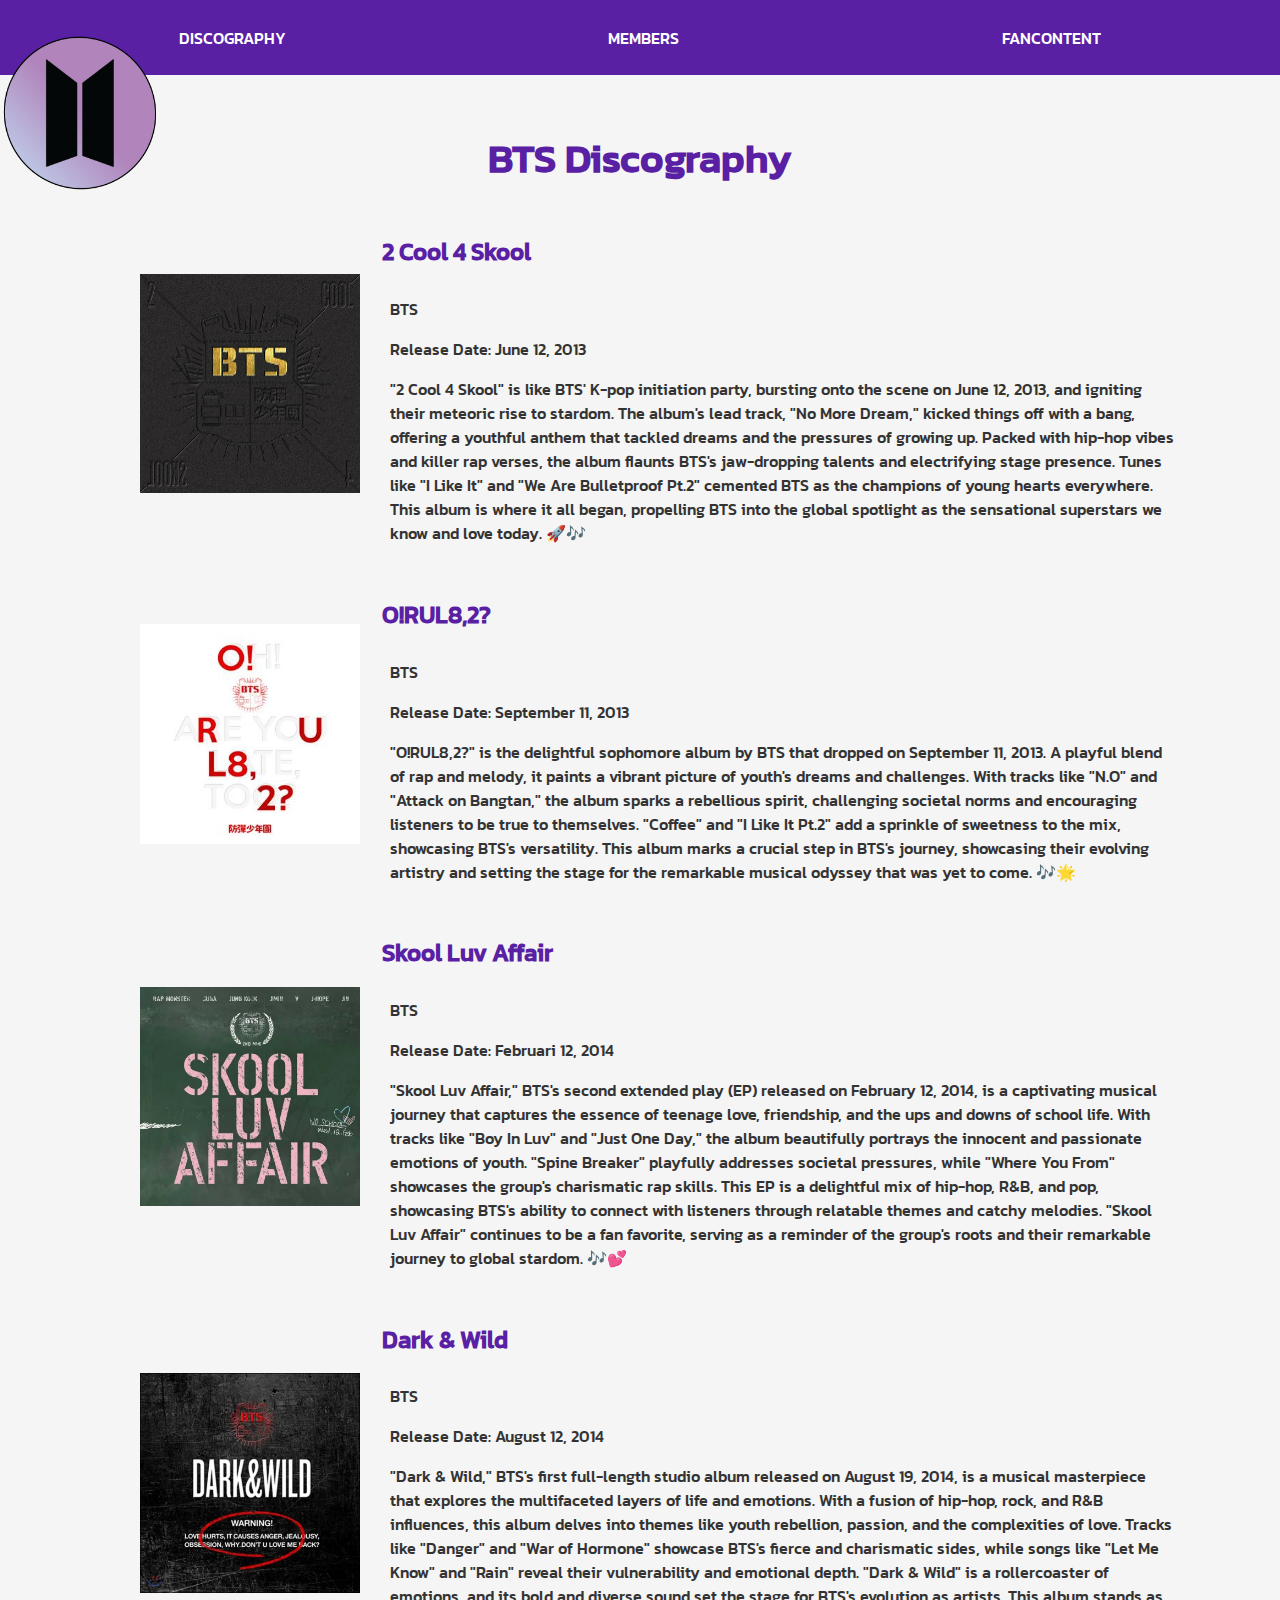
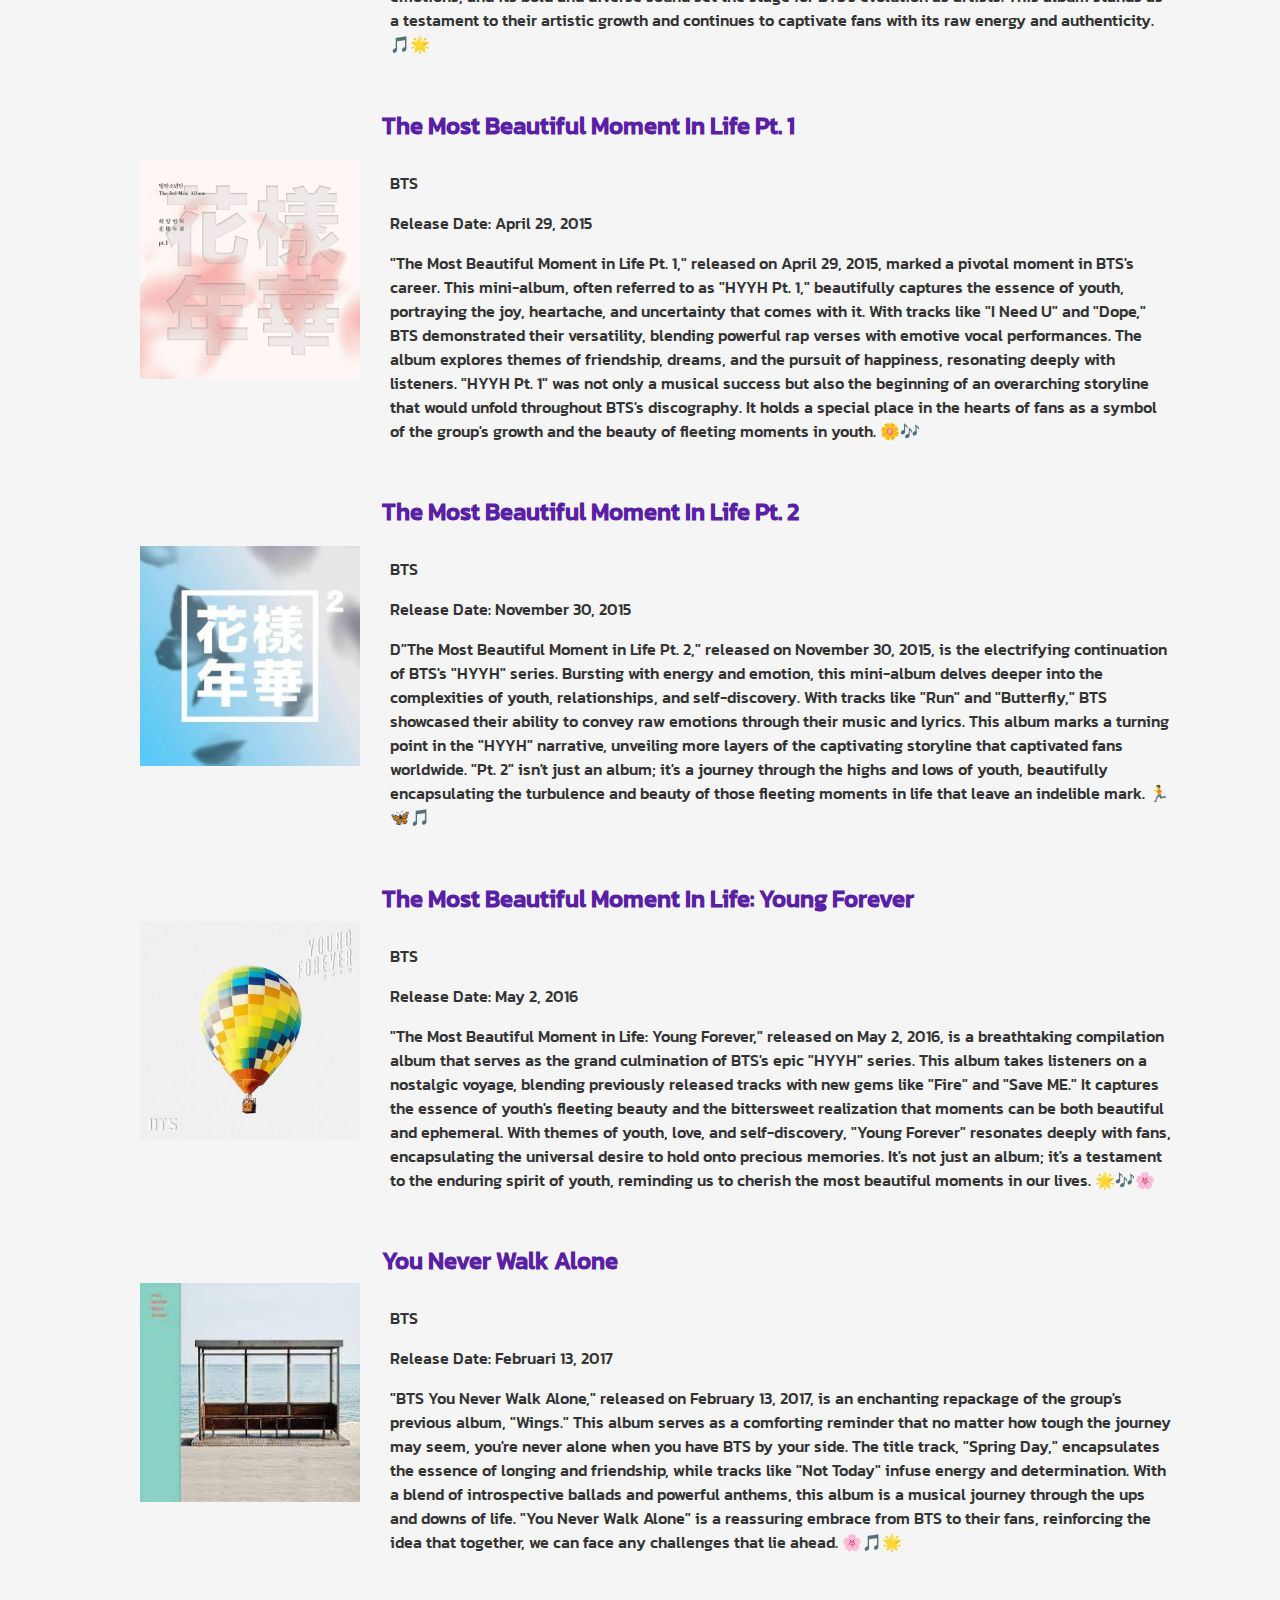
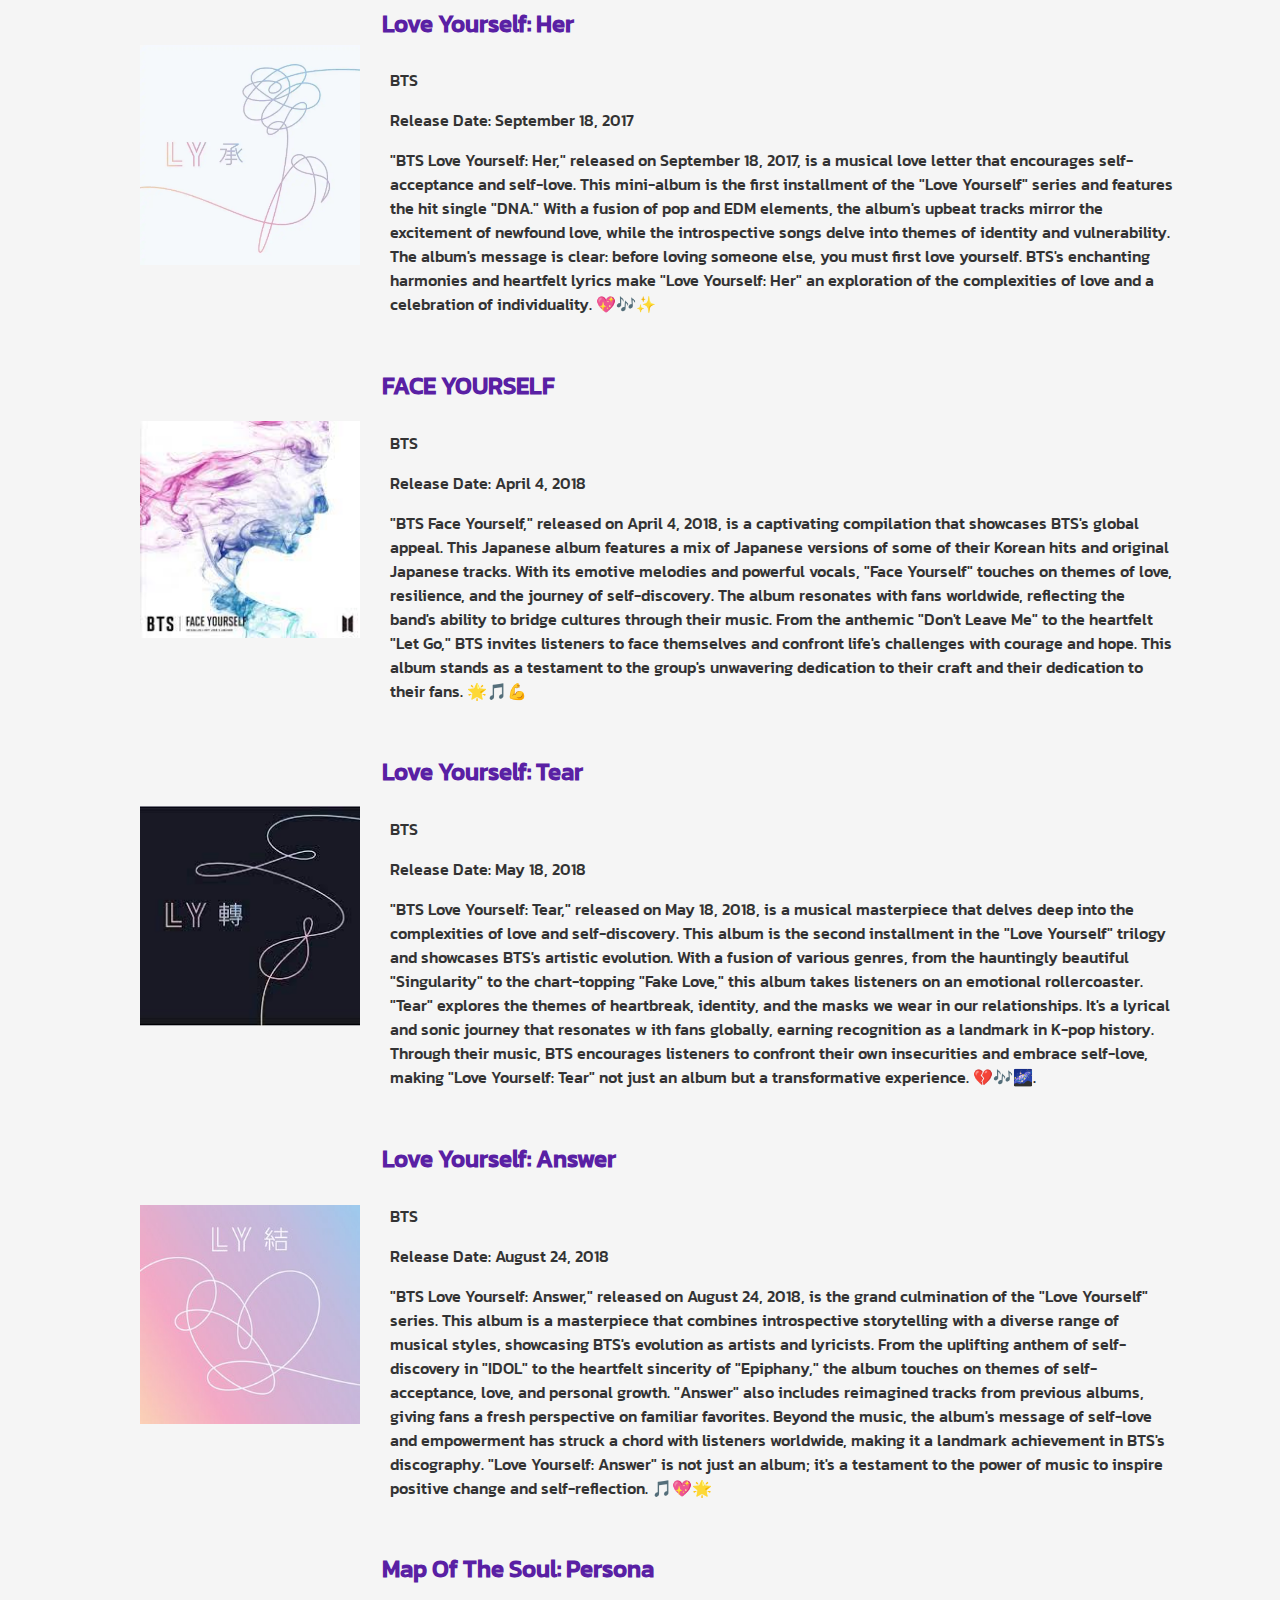
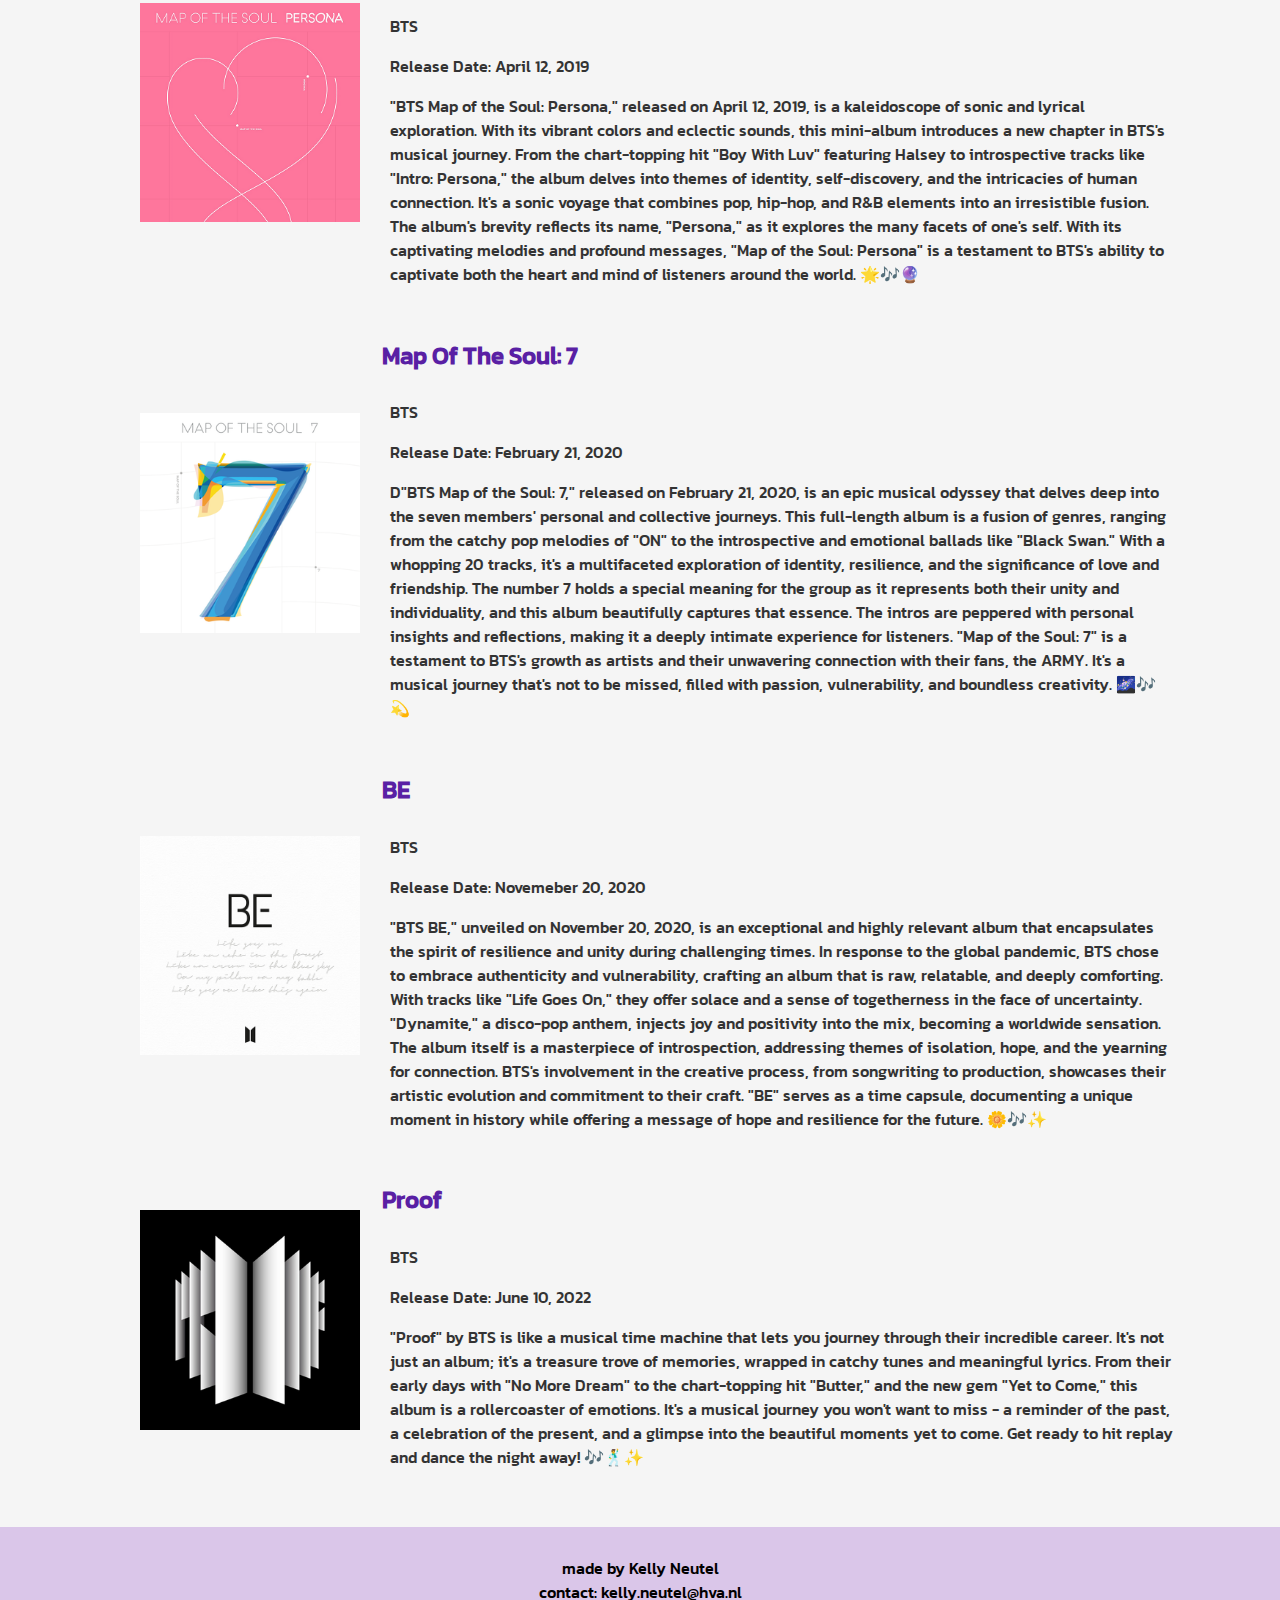
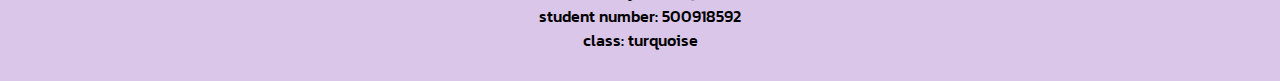
==== commit 0773b0ae: "v11" ====
--- a/disco.html
+++ b/disco.html
@@ -10,19 +10,23 @@
       <header>
          <nav>
             <ul>
-               <li class="logo"><a href="index.html"><img src="pics/bangtanlogo-01.png" alt="BTS logo" width="150"></a></li>
-               <li><a href="disco.html">DISCOGRAPHY</a></li>
-               <li><a href="members.html">MEMBERS</a></li>
-               <li><a href="fancontent.html">FANCONTENT</a></li>
+                <li class="logo">
+                    <a href="index.html">
+                    <img src="pics/bangtanlogo-01.png" alt="BTS logo" class="bts-logo">
+                    </a>
+                 </li>
+                 <li><a href="disco.html">DISCOGRAPHY</a></li>
+                 <li><a href="members.html">MEMBERS</a></li>
+                 <li><a href="fancontent.html">FANCONTENT</a></li>
             </ul>
          </nav>
       </header>
-     <div class="current-wrapper">  
+     <div class="album-wrapper">  
       <main>
          <h1>BTS Discography</h1>
          <section class="album-list">
             <article class="album">
-               <img src="pics/coolskool.jpg" alt="Album Cover 1" width="500">
+               <img src="pics/coolskool.jpg" alt="BTS 2 Cool 4 Skool album cover">
                <div class="album-info">
                   <h2>2 Cool 4 Skool</h2>
                   <p>BTS</p>
@@ -37,9 +41,9 @@
                </div>
             </article>
             <article class="album">
-               <img src="pics/latetoo.jpg" alt="Album Cover 2" width="500">
-               <div class="album-info">
-                  <h2>O!RUL8,2? </h2>
+               <img src="pics/latetoo.jpg" alt="BTS O!RUL8,2? album cover">
+               <div class="album-info">
+                  <h2>O!RUL8,2?</h2>
                   <p>BTS</p>
                   <p>Release Date: September 11, 2013</p>
                   <p>"O!RUL8,2?" is the delightful sophomore album by BTS that dropped on September 11, 2013. A playful blend of rap and melody, it 
@@ -51,7 +55,7 @@
                </div>
             </article>
             <article class="album">
-               <img src="pics/luvaffair.webp" alt="Album Cover 3">
+               <img src="pics/luvaffair.webp" alt="BTS Skool Luv Affair album cover">
                <div class="album-info">
                   <h2>Skool Luv Affair</h2>
                   <p>BTS</p>
@@ -66,7 +70,7 @@
                </div>
             </article>
             <article class="album">
-               <img src="pics/darkwild.webp" alt="Album Cover 4">
+               <img src="pics/darkwild.webp" alt="BTS Dark & Wild album cover">
                <div class="album-info">
                   <h2>Dark & Wild</h2>
                   <p>BTS</p>
@@ -80,7 +84,7 @@
                </div>
             </article>
             <article class="album">
-               <img src="pics/hyyhone.jpg" alt="Album Cover 5">
+               <img src="pics/hyyhone.jpg" alt="BTS The Most Beautiful Moment In Life Pt. 1 album cover">
                <div class="album-info">
                   <h2>The Most Beautiful Moment In Life Pt. 1</h2>
                   <p>BTS</p>
@@ -94,7 +98,7 @@
                </div>
             </article>
             <article class="album">
-               <img src="pics/hyyhtwo.webp" alt="Album Cover 6">
+               <img src="pics/hyyhtwo.webp" alt="BTS The Most Beautiful Moment In Life Pt. 2 album cover">
                <div class="album-info">
                   <h2>The Most Beautiful Moment In Life Pt. 2</h2>
                   <p>BTS</p>
@@ -108,7 +112,7 @@
                </div>
             </article>
             <article class="album">
-               <img src="pics/hyyhyoung.jpg" alt="Album Cover 7">
+               <img src="pics/hyyhyoung.jpg" alt="BTS The Most Beautiful Moment In Life: Young Forever album cover">
                <div class="album-info">
                   <h2>The Most Beautiful Moment In Life: Young Forever</h2>
                   <p>BTS</p>
@@ -122,7 +126,7 @@
                </div>
             </article>
             <article class="album">
-               <img src="pics/neverrwalk.jpg" alt="Album Cover 8" width="500">
+               <img src="pics/neverrwalk.jpg" alt="BTS You Never Walk Alone album cover">
                <div class="album-info">
                   <h2>You Never Walk Alone</h2>
                   <p>BTS</p>
@@ -135,7 +139,7 @@
                </div>
             </article>
             <article class="album">
-               <img src="pics/lyher.webp" alt="Album Cover 9">
+               <img src="pics/lyher.webp" alt="BTS Love Yourself: Her album cover">
                <div class="album-info">
                   <h2>Love Yourself: Her</h2>
                   <p>BTS</p>
@@ -148,7 +152,7 @@
                </div>
             </article>
             <article class="album">
-               <img src="pics/faceyourself.jpg" alt="Album Cover 3" width="500">
+               <img src="pics/faceyourself.jpg" alt="BTS FACE YOURSELF album cover">
                <div class="album-info">
                   <h2>FACE YOURSELF</h2>
                   <p>BTS</p>
@@ -162,7 +166,7 @@
                </div>
             </article>
             <article class="album">
-               <img src="pics/lytear.jpg" alt="Album Cover 4" width="500">
+               <img src="pics/lytear.jpg" alt="BTS Love Yourself: Tear album cover">
                <div class="album-info">
                   <h2>Love Yourself: Tear</h2>
                   <p>BTS</p>
@@ -176,7 +180,7 @@
                </div>
             </article>
             <article class="album">
-               <img src="pics/lyanswer.jpg" alt="Album Cover 5">
+               <img src="pics/lyanswer.jpg" alt="BTS Love Yourself: Answer album cover">
                <div class="album-info">
                   <h2>Love Yourself: Answer</h2>
                   <p>BTS</p>
@@ -190,7 +194,7 @@
                </div>
             </article>
             <article class="album">
-               <img src="pics/motspersona.png" alt="Album Cover 6">
+               <img src="pics/motspersona.png" alt="BTS Map Of The Soul: Persona album cover">
                <div class="album-info">
                   <h2>Map Of The Soul: Persona</h2>
                   <p>BTS</p>
@@ -204,7 +208,7 @@
                </div>
             </article>
             <article class="album">
-               <img src="pics/motsseven.png" alt="Album Cover 7" width="500">
+               <img src="pics/motsseven.png" alt="BTS Map Of The Soul: 7 album cover">
                <div class="album-info">
                   <h2>Map Of The Soul: 7</h2>
                   <p>BTS</p>
@@ -218,7 +222,7 @@
                </div>
             </article>
             <article class="album">
-               <img src="pics/albumbe.jpg" alt="Album Cover 8">
+               <img src="pics/albumbe.jpg" alt="BTS BE album cover">
                <div class="album-info">
                   <h2>BE</h2>
                   <p>BTS</p>
@@ -232,7 +236,7 @@
                </div>
             </article>
             <article class="album">
-               <img src="pics/proof.jpg" alt="Album Cover 9">
+               <img src="pics/proof.jpg" alt="BTS Proof album cover">
                <div class="album-info">
                   <h2>Proof</h2>
                   <p>BTS</p>
@@ -240,7 +244,7 @@
                   <p>
                      "Proof" by BTS is like a musical time machine that lets you journey through their incredible career. It's not just an album; it's a treasure trove of memories, wrapped in catchy tunes and 
                      meaningful lyrics. From their early days with "No More Dream" to the chart-topping hit "Butter," and the new gem "Yet to Come," this album is a rollercoaster of emotions. It's a musical 
-                     journey you won't want to miss – a reminder of the past, a celebration of the present, and a glimpse into the beautiful moments yet to come. Get ready to hit replay and dance 
+                     journey you won't want to miss - a reminder of the past, a celebration of the present, and a glimpse into the beautiful moments yet to come. Get ready to hit replay and dance 
                      the night away! 🎶🕺✨
                   </p>
                </div>
--- a/style.css
+++ b/style.css
@@ -23,12 +23,12 @@
 /* Navigation menu links */
 nav ul li a {
     text-decoration: none;
-    color: #FFFFFF;
+    color: #FFFFFF; /* Text color for navigation links */
 }
 
 /* Changes the color to lilac when hovering over the menu link */
 nav ul li a:hover {
-    color: #dcb6e1; 
+    color: #dcb6e1; /* Lilac color on hover for an interactive effect. */ 
 }
 
 .logo {
@@ -42,82 +42,77 @@
     transition: transform 0.3s; 
 }
  
-/* Scale up the image */
+/* Scale up the image on hover */
 .logo img:hover {
     transform: scale(1.1); 
 }
 
-/* main heading styling index.html */
+/* Main heading styling in index.html */
 h1 {
-    color: #5920A4;
+    color: #5920A4; /* Purple color for the main heading title. */
     text-align: center;
     font-size: 2.5em; 
-    
-}
-
-/* margin around the main section index.html */
+}
+
+/* Margin around the main section in index.html */
 main section {
     margin: 2%; 
 }
 
-/* styling for h2 elements within the main section index.html */
+/* Styling for h2 elements within the main section in index.html */
 main section h2 {
-    color: #5920A4;
-}
-
-/* Footer styles index.html */
+    color: #5920A4; /* Purple color for subheadings. */
+}
+
+/* Footer styles in index.html */
 footer {
     text-align: center;
     background-color: #dac6e9;
     padding: 1%; 
 }
 
-/* To remove bullets from list items in the footer */
 footer ul {
-    list-style: none;
-    padding: 0; /* Optionally, remove default padding from the ul */
-}
-
-/* Paragraph styles index.html */
+    list-style: none; /* Removes bullets from list items in the footer */
+    padding: 0; /* Removes default padding from the ul */
+}
+
+/* Paragraph styles in index.html */
 p {
-    color: #333;
+    color: #333; /* Dark gray text color for paragraphs. */
     padding: 1%; 
 }
 
-/* Paragraph styles index.html */
+/* paragraph style in fancontent.html */
 .p-wrapper p {
-    color: #333;
+    color: #1a191b;
     padding: 3%;
-
-}
-
-/* Wrapper styles index.html */
-.wrapper {
-    max-width: 800px; 
-    margin: 0 auto;
+}
+
+/* Wrapper style in index.html */
+.home-wrapper {
+    max-width: 800px; /* Set a maximum width for content. */
+    margin: 0 auto; /* Center content horizontally. */
     background-color: #F5F5F5;
     padding: 2%; 
 }
 
-/* Styles for the existing wrapper */
-.current-wrapper {
+/* wrapper style in disco.html */
+.album-wrapper {
     max-width: 1300px;
     margin: 0 auto;
     background-color: #F5F5F5;
     padding: 2%; 
 }
 
-/* Styles for the existing wrapper */
-.new-wrapper {
+/* wrapper style in fancontent.html */
+.fan-wrapper {
     max-width: 1300px;
     margin: 0 auto;
     background-color: #F5F5F5;
     padding: 2%; 
 }
 
-
-
-/* Member card styles members.html */
+/* Member card styles in members.html */
 .member {
     background-color: #ebe8ee;
     display: flex;
@@ -125,7 +120,7 @@
     margin-bottom: 2%; 
 }
 
-/* Member card styles members.html */
+/* Album card styles in disco.html */
 .album {
     display: flex;
     align-items: center;
@@ -134,6 +129,7 @@
     margin-right: 4%;
 }
 
+/* Image in album card styles in members.html */
 .member img {
     max-width: 20%; 
     max-height: 20%; 
@@ -142,6 +138,7 @@
     margin-left: 5%; 
 }
 
+/* Image in album card styles in disco.html */
 .album img {
     max-width: 20%; 
     max-height: 20%; 
@@ -149,42 +146,36 @@
     margin-left: 5%; 
 }
 
-/* Styling for the member information section with flex layout */
+/* Styling for the member information section with flex layout members.html */
 .member-info {
     flex: 1;
 }
 
-/* Styling for the member information section with flex layout */
+/* Styling for the album information section with flex layout disco.html */
 .album-info {
     flex: 1;
 }
 
-/* Profile header style (member profiles) members.html */
+/* Profile header style for member profiles in members.html */
 .profile-header {
     font-size: 1.8em;
     text-align: center;
-    font-size: 2.5em;
     text-decoration: underline;
 }
 
-/* Profile header style (member profiles) members.html */
-.albums-header {
-    font-size: 1.8em;
-    text-align: center;
-}
-
-/* Add this CSS for hover effect on images */
+/* Hover effect on concert images fancontent.html */
 a img:hover {
     transform: scale(1.1); /* Increase image size by 10% on hover */
     transition: transform 0.3s; /* Smooth transition over 0.3 seconds */
 }
 
-/* margin to the headings fancontent.html */
+/* Margin for headings in fancontent.html */
 .margin-heading {
     margin-left: 20px; 
     margin-right: 20px; 
 }
 
+/* Font-face declaration for the 'kanit' font */
 @font-face {
     font-family: kanit;
     src: url(kanit/Kanit-Medium.ttf);
@@ -192,17 +183,62 @@
     font-style: normal;
 }
 
-/* Add this CSS to stack images vertically */
+/* Stacking concert pic images vertically */
 .image-container {
     display: flex;
     flex-direction: column;
-    align-items: center; /* Center align images horizontally */
-}
-
-/* Optional: Add some spacing between the stacked images */
+    align-items: center; /* Center aligns images horizontally */
+}
+
+/* Adds spacing between the stacked images fancontent.html */
 .image-container a {
-    margin-bottom: 20px; /* Adjust the value as needed */
-}
-
-
-
+    margin-bottom: 2em; /* Adds a margin of 2 em at the bottom of each stacked image */
+}
+
+/* index.html */
+.bts-logo {
+    max-width: 10em; 
+}
+
+/* index.html */
+.bts-gq {
+    max-width: 50em; 
+}
+
+/* index.html */
+.bts-speech {
+    max-width: 50em; 
+}
+
+/* index.html */
+.bts-awards {
+    max-width: 50em; 
+}
+
+/* members.html */
+.bts-headshots {
+    max-width: 105em; 
+}
+
+/* fancontent.html */
+.ptdstage {
+    width: 60em; 
+}
+
+/* fancontent.html */
+.loveyourselftour {
+    width: 60em; 
+}
+
+/* fancontent.html */
+.japantour {
+    width: 60em; 
+}
+
+/* fancontent.html */
+.bts-variety-shows {
+    max-width: 70em;
+}
+
+
+
